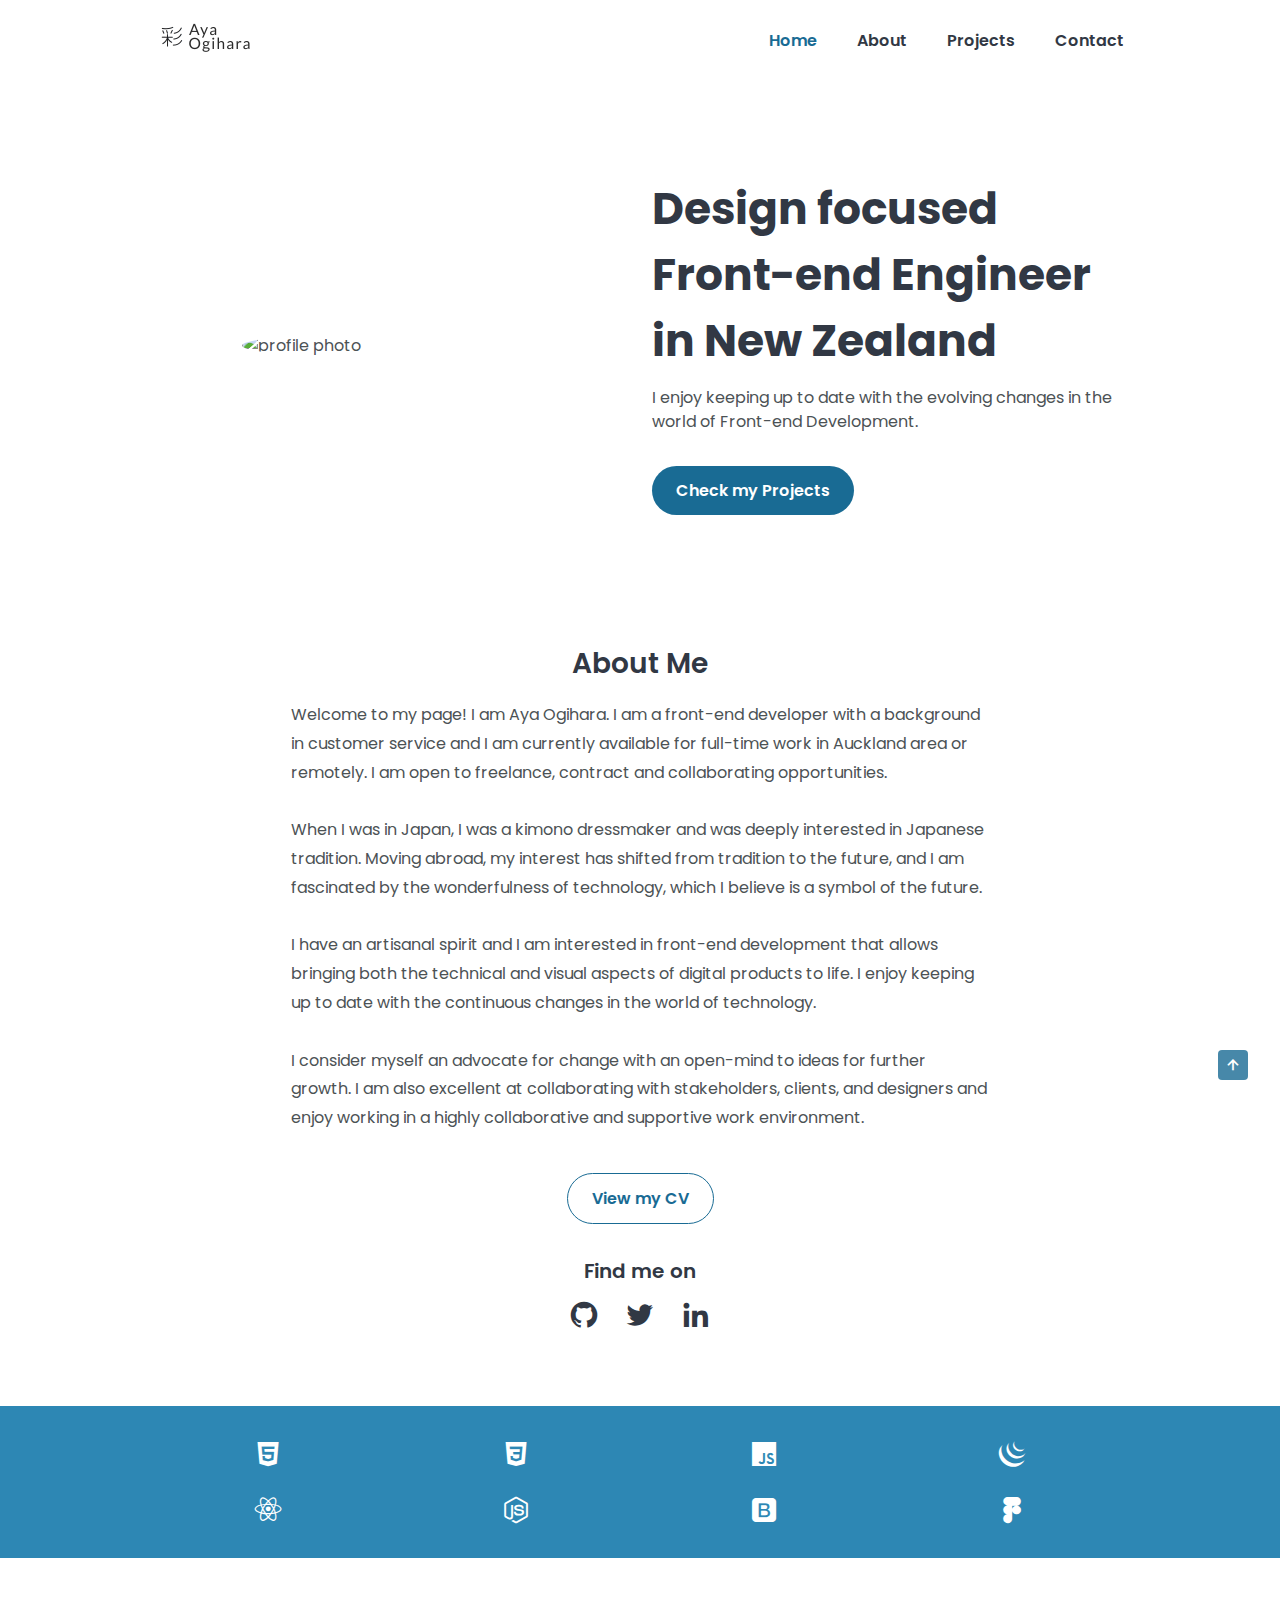
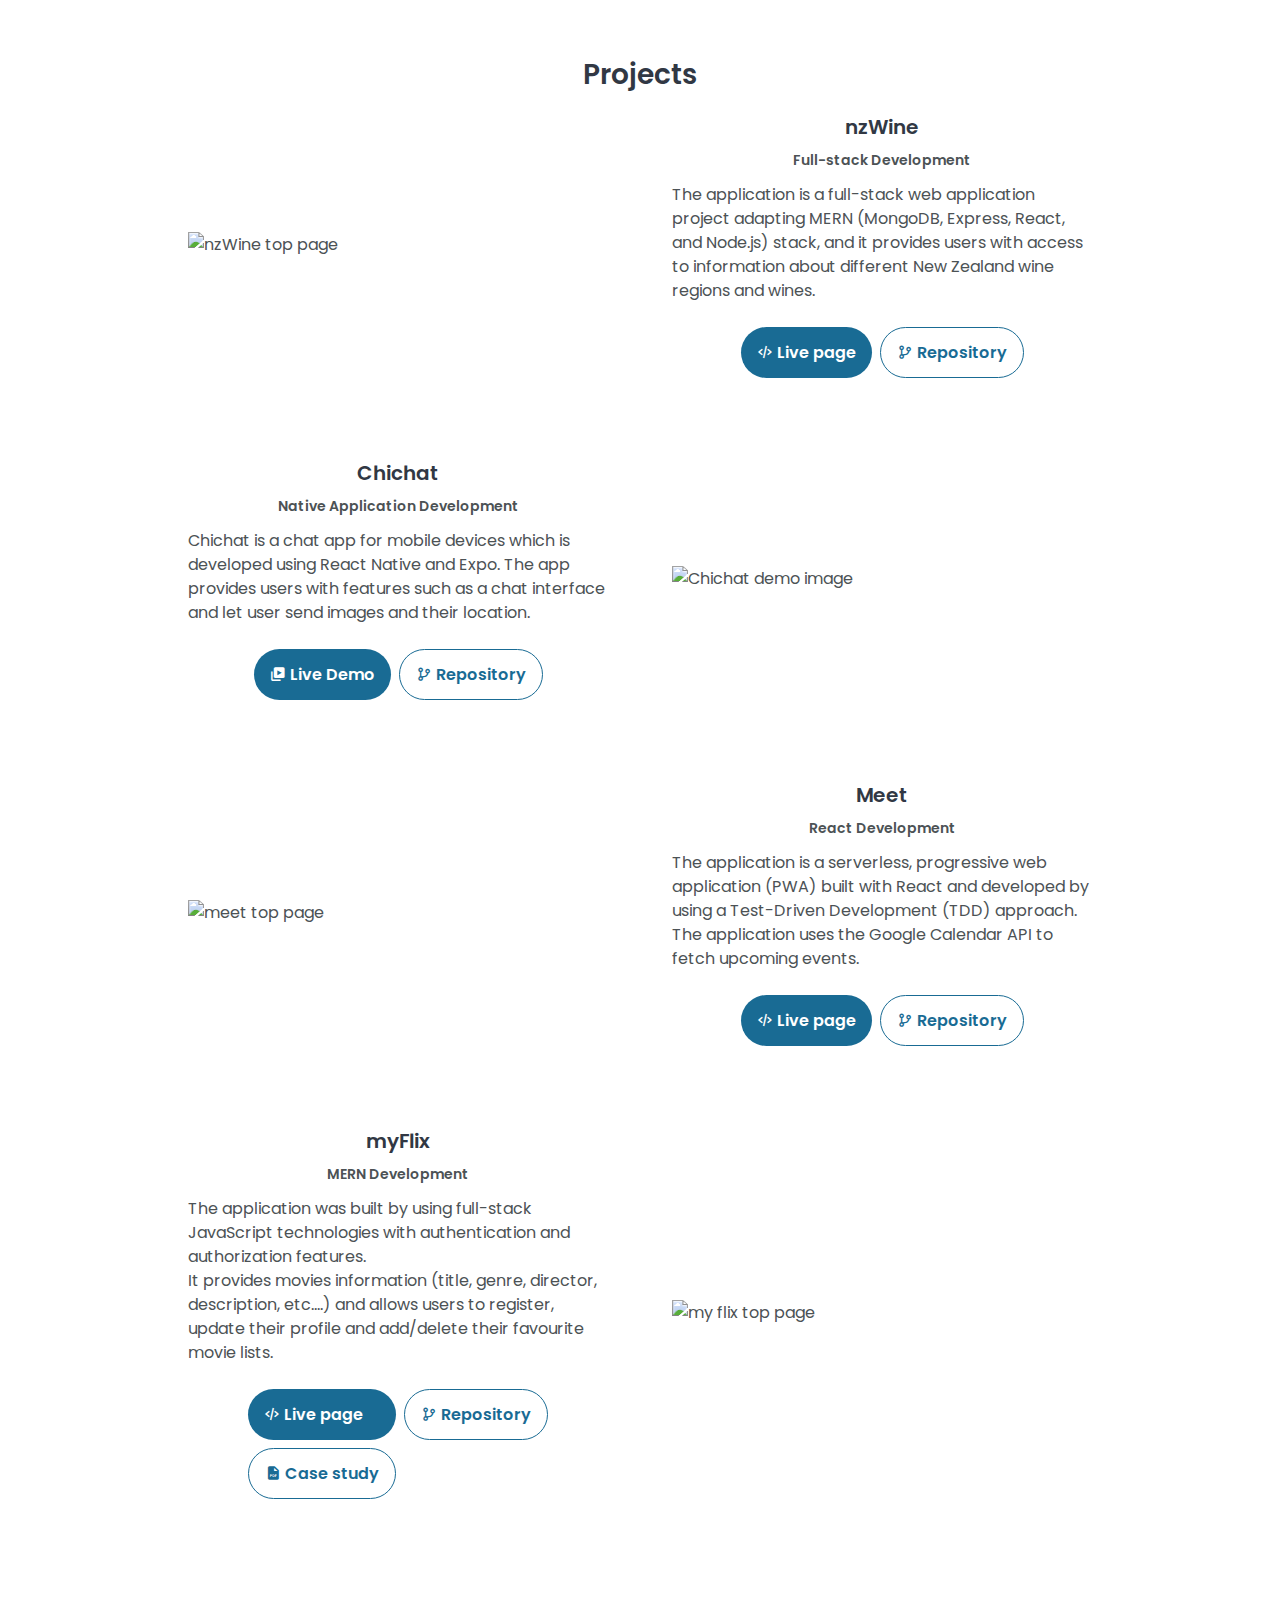
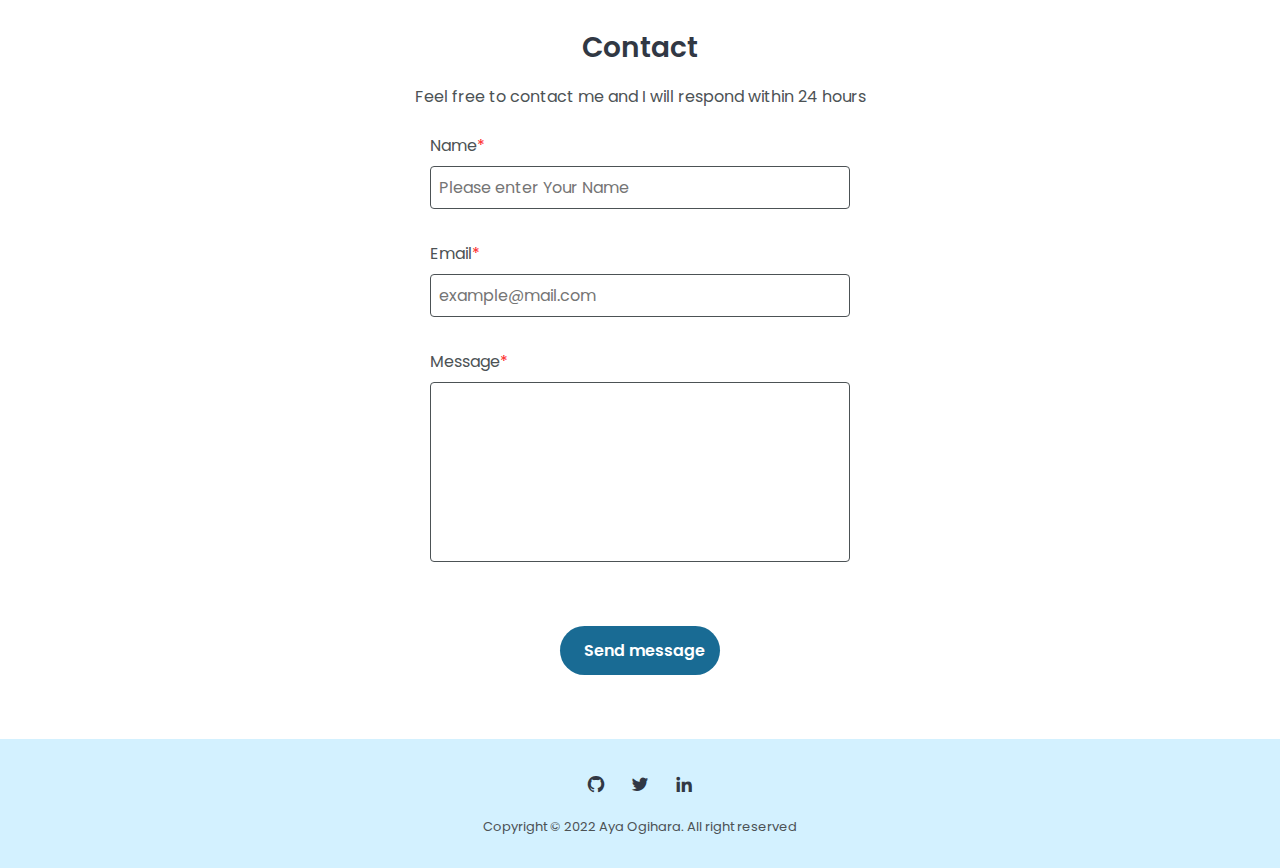
==== index.html @ bd74cfed "Update Project order" ====
<!DOCTYPE html>
<html lang="en">
  <head>
    <meta charset="UTF-8" />
    <meta name="viewport" content="width=device-width, initial-scale=1.0" />
    <!--=============== FAVICON ===============-->
    <link rel="shortcut icon" href="img/favi.png" />
    <!--=============== BOXICONS ===============-->
    <link
      href="https://cdn.jsdelivr.net/npm/boxicons@2.0.5/css/boxicons.min.css"
      rel="stylesheet"
    />

    <!--=============== CSS ===============-->
    <link rel="stylesheet" href="css/main.css" />

    <title>Portfolio | Aya Ogihara</title>
  </head>
  <body>
    <!--=============== HEADER ===============-->
    <header class="header" id="header">
      <nav class="nav container">
        <a href="#" class="nav__logo"><img src="/img/logo.png" alt="logo" /></a>
        <div class="nav__menu" id="nav-menu">
          <ul class="nav__list">
            <li class="nav__item">
              <a href="#home" class="nav__link active-link">Home</a>
            </li>
            <li class="nav__item">
              <a href="#about" class="nav__link">About</a>
            </li>
            <li class="nav__item">
              <a href="#works" class="nav__link">Projects</a>
            </li>
            <li class="nav__item">
              <a href="#contact" class="nav__link">Contact</a>
            </li>
          </ul>
        </div>

        <div class="nav__toggle" id="nav-toggle">
          <i class="bx bx-grid-alt"></i>
        </div>
      </nav>
    </header>

    <main class="main">
      <!--=============== HOME ===============-->
      <section class="home section" id="home">
        <div class="home__container container grid">
          <img
            class="home__img"
            src="https://res.cloudinary.com/yaponka/image/upload/w_400,c_scale/portfolio/home.jpg"
            alt="profile photo"
          />
          <div class="home__data">
            <h1 class="home__title">
              Design focused <br />
              Front-end Engineer in New Zealand
            </h1>
            <p class="home__description">
              I enjoy keeping up to date with the evolving changes in the world
              of Front-end Development.
            </p>
            <a href="#works" class="button home__button">Check my Projects</a>
          </div>
        </div>
      </section>

      <!--=============== ABOUT ===============-->
      <section class="about section container" id="about">
        <div class="about__container grid">
          <div class="about__content">
            <h2 class="section__title-center">About Me</h2>
            <p class="about__description">
              Welcome to my page! I am Aya Ogihara. I am a front-end developer
              with a background in customer service and I am currently available
              for full-time work in Auckland area or remotely. I am open to
              freelance, contract and collaborating opportunities.<br />
              <br />
              When I was in Japan, I was a kimono dressmaker and was deeply
              interested in Japanese tradition. Moving abroad, my interest has
              shifted from tradition to the future, and I am fascinated by the
              wonderfulness of technology, which I believe is a symbol of the
              future.<br />
              <br />
              I have an artisanal spirit and I am interested in front-end
              development that allows bringing both the technical and visual
              aspects of digital products to life. I enjoy keeping up to date
              with the continuous changes in the world of technology.<br />
              <br />
              I consider myself an advocate for change with an open-mind to
              ideas for further growth. I am also excellent at collaborating
              with stakeholders, clients, and designers and enjoy working in a
              highly collaborative and supportive work environment.
            </p>
          </div>
          <div class="about__content">
            <div>
              <a
                href="docs/AyaOgihara_Resume.pdf"
                class="button-outline about__cv"
                target="_blank"
                >View my CV</a
              >
            </div>
            <h3 class="about__subtitle">Find me on</h3>
            <div class="about__social">
              <a
                href="https://github.com/Aya-Ogihara"
                target="_blank"
                class="about__social-link"
                aria-label="GitHub icon"
                ><i class="bx bxl-github"></i
              ></a>
              <a
                href="https://twitter.com/aya_ogihara"
                target="_blank"
                class="about__social-link"
                aria-label="Twitter icon"
                ><i class="bx bxl-twitter"></i
              ></a>
              <a
                href="https://www.linkedin.com/in/aya-ogihara/"
                target="_blank"
                class="about__social-link"
                aria-label="LinkedIn icon"
                ><i class="bx bxl-linkedin"></i
              ></a>
            </div>
          </div>
        </div>
      </section>

      <!--=============== SKILLS ===============-->
      <section class="skills">
        <div class="container skills__container grid">
          <i class="bx bxl-html5 skills__icon"></i>
          <i class="bx bxl-css3 skills__icon"></i>
          <i class="bx bxl-javascript skills__icon"></i>
          <i class="bx bxl-jquery skills__icon"></i>
          <i class="bx bxl-react skills__icon"></i>
          <i class="bx bxl-nodejs skills__icon"></i>
          <i class="bx bxl-bootstrap skills__icon"></i>
          <i class="bx bxl-figma skills__icon"></i>
        </div>
      </section>

      <!--=============== PROJECTS ===============-->
      <section class="works section container" id="works">
        <h2 class="section__title-center">Projects</h2>
        <!-- nzWine -->
        <div class="works__container grid">
          <div class="img-1">
            <img
              src="https://res.cloudinary.com/yaponka/image/upload/w_700,c_scale/portfolio/nzwine.png"
              alt="nzWine top page"
              class="works__img"
            />
          </div>
          <div class="works__data">
            <h3 class="works__title">nzWine</h3>
            <h4 class="works__subtitle">Full-stack Development</h4>
            <p class="works__description">
              The application is a full-stack web application project adapting
              MERN (MongoDB, Express, React, and Node.js) stack, and it provides
              users with access to information about different New Zealand wine
              regions and wines.
            </p>

            <div class="works__buttons">
              <a
                href="https://nzwine.herokuapp.com/"
                class="button button-flex"
                target="_blank"
              >
                <i class="bx bx-code-alt button__icon"></i>Live page
              </a>
              <a
                href="https://github.com/Aya-Ogihara/MERN_nzWine"
                class="button-outline button-outline-flex"
                target="_blank"
              >
                <i class="bx bx-git-branch button__icon"></i>Repository
              </a>
            </div>
          </div>
        </div>
        <!-- nzWine end -->
        <!-- Chichat -->
        <div class="works__container grid">
          <div class="img-2">
            <img
              src="https://res.cloudinary.com/yaponka/image/upload/w_700,c_scale/portfolio/Chichat.png"
              alt="Chichat demo image"
              class="works__img"
            />
          </div>
          <div class="works__data">
            <h3 class="works__title">Chichat</h3>
            <h4 class="works__subtitle">Native Application Development</h4>
            <p class="works__description">
              Chichat is a chat app for mobile devices which is developed using
              React Native and Expo. The app provides users with features such
              as a chat interface and let user send images and their location.
            </p>

            <div class="works__buttons">
              <a
                href="https://res.cloudinary.com/yaponka/video/upload/v1643671882/portfolio/Chichat_demo_bxgfyl.mp4"
                class="button button-flex"
                target="_blank"
              >
                <i class="bx bxs-videos button__icon"></i>Live Demo</a
              >
              <a
                href="https://github.com/Aya-Ogihara/chichat"
                class="button-outline button-outline-flex"
                target="_blank"
              >
                <i class="bx bx-git-branch button__icon"></i>Repository
              </a>
            </div>
          </div>
        </div>
        <!-- Chichat end-->
        <!-- Meet -->
        <div class="works__container grid">
          <div class="img-3">
            <img
              src="https://res.cloudinary.com/yaponka/image/upload/w_700,c_scale/portfolio/meet.png"
              alt="meet top page"
              class="works__img"
            />
          </div>
          <div class="works__data">
            <h3 class="works__title">Meet</h3>
            <h4 class="works__subtitle">React Development</h4>
            <p class="works__description">
              The application is a serverless, progressive web application (PWA)
              built with React and developed by using a Test-Driven Development
              (TDD) approach. <br />The application uses the Google Calendar API
              to fetch upcoming events.
            </p>

            <div class="works__buttons">
              <a
                href="https://aya-ogihara.github.io/meet/"
                class="button button-flex"
                target="_blank"
              >
                <i class="bx bx-code-alt button__icon"></i>Live page
              </a>
              <a
                href="https://github.com/Aya-Ogihara/meet"
                class="button-outline button-outline-flex"
                target="_blank"
              >
                <i class="bx bx-git-branch button__icon"></i>Repository
              </a>
            </div>
          </div>
        </div>
        <!-- Meet end -->
        <!-- myFlix -->
        <div class="works__container grid">
          <div class="img-4">
            <img
              src="https://res.cloudinary.com/yaponka/image/upload/w_700,c_scale/portfolio/myflix.png"
              alt="my flix top page"
              class="works__img"
            />
          </div>
          <div class="works__data">
            <h3 class="works__title">myFlix</h3>
            <h4 class="works__subtitle">MERN Development</h4>
            <p class="works__description">
              The application was built by using full-stack JavaScript
              technologies with authentication and authorization features.<br />
              It provides movies information (title, genre, director,
              description, etc.…) and allows users to register, update their
              profile and add/delete their favourite movie lists.
            </p>

            <div class="works__buttons">
              <a
                href="https://myfilix-aya.netlify.app/"
                class="button button-flex"
                target="_blank"
              >
                <i class="bx bx-code-alt button__icon"></i>Live page</a
              >
              <a
                href="https://github.com/Aya-Ogihara/myFilx-client"
                class="button-outline button-outline-flex"
                target="_blank"
              >
                <i class="bx bx-git-branch button__icon"></i>Repository
              </a>
              <a
                href="docs/myFlix_caseStudy.pdf"
                class="button-outline button-outline-flex"
                target="_blank"
              >
                <i class="bx bxs-file-pdf button__icon"></i>Case study
              </a>
            </div>
          </div>
        </div>
        <!-- myFlix end -->
        
      </section>

      <!--=============== CONTACT ===============-->
      <section class="contact section container" id="contact">
        <div class="contact__container">
          <h2 class="section__title-center">Contact</h2>
          <p class="contact__description">
            Feel free to contact me and I will respond within 24 hours
          </p>
          <form
            name="contact"
            method="POST"
            data-netlify="true"
            class="contact__form grid"
          >
            <label class="form__label" for="name"
              >Name<span class="form__label-required">*</span></label
            >
            <input
              type="text"
              id="name"
              name="name"
              class="contact__field form__input"
              placeholder="Please enter Your Name"
              required
            />

            <label class="form__label" for="email"
              >Email<span class="form__label-required">*</span></label
            >
            <input
              type="email"
              id="email"
              name="email"
              class="contact__field form__input"
              placeholder="example@mail.com"
              required
            />

            <label class="form__label" for="message"
              >Message<span class="form__label-required">*</span></label
            >
            <textarea
              maxlength="1000"
              id="message"
              name="message"
              class="contact__field form__text"
              required
            ></textarea>
            <div data-netlify-recaptcha="true" class="form__verification"></div>
            <input
              type="submit"
              value="Send message"
              id="submit-btn"
              class="button button-submit"
            />
          </form>
        </div>
      </section>
    </main>

    <!--=============== FOOTER ===============-->
    <footer class="footer">
      <div class="footer__social">
        <a
          href="https://github.com/Aya-Ogihara"
          target="_blank"
          class="footer__social-link"
          aria-label="GitHub icon"
          ><i class="bx bxl-github"></i
        ></a>
        <a
          href="https://twitter.com/aya_ogihara"
          target="_blank"
          class="footer__social-link"
          aria-label="Twitter icon"
          ><i class="bx bxl-twitter"></i
        ></a>
        <a
          href="https://www.linkedin.com/in/aya-ogihara/"
          target="_blank"
          class="footer__social-link"
          aria-label="LinkedIn icon"
          ><i class="bx bxl-linkedin"></i
        ></a>
      </div>
      <p class="footer__copy">
        Copyright &#169; 2022 Aya Ogihara. All right reserved
      </p>
    </footer>

    <!--=============== SCROLL UP ===============-->
    <a href="#" class="scrollup" id="scroll-up" aria-label="scroll-up button">
      <i class="bx bx-up-arrow-alt scrollup__icon"></i>
    </a>
    <!--=============== MAIN JS ===============-->
    <script src="/js/min.js"></script>
  </body>
</html>
---- css/main.css ----
/*=============== GOOGLE FONTS ===============*/
@import url("https://fonts.googleapis.com/css2?family=Poppins:wght@400;600;700&display=swap");
/*=============== VARIABLES CSS ===============*/
:root {
  --header-height: 4rem;
  /*========== Colors ==========*/
  --first-color: #196B94;
  --first-color-light: #2d87b4;
  --first-color-lighten: #D3F1FF;
  --title-color: #313844;
  --text-color: #4c5255;
  --body-color: #fff;
  --container-color: #fff;
  /*========== Font and typography ==========*/
  --body-font: 'Poppins', sans-serif;
  --biggest-font-size: 1.75rem;
  --h2-font-size: 1.5rem;
  --h3-font-size: 1.125rem;
  --normal-font-size: .938rem;
  --small-font-size: .813rem;
  --smaller-font-size: .75rem;
  /*========== Font weight ==========*/
  --font-semi-bold: 600;
  --font-bold: 700;
  /*========== Margins ==========*/
  --mb-0-5: .5rem;
  --mb-0-75: .75rem;
  --mb-1: 1rem;
  --mb-1-5: 1.5rem;
  --mb-2: 2rem;
  /*========== z index ==========*/
  --z-tooltip: 10;
  --z-fixed:100 ;
}

@media screen and (min-width: 968px) {
  :root {
    --biggest-font-size: 2.75rem;
    --h2-font-size: 1.75rem;
    --h3-font-size: 1.25rem;
    --normal-font-size: 1rem;
    --small-font-size: .875rem;
    --smaller-font-size: .813rem;
  }
}

/*=============== BASE ===============*/
*, ::before, ::after {
  -webkit-box-sizing: border-box;
          box-sizing: border-box;
  padding: 0;
  margin: 0;
}

html {
  scroll-behavior: smooth;
}

body {
  margin: var(--header-height) 0 0 0;
  font-family: var(--body-font);
  font-size: var(--normal-font-size);
  background-color: var(--body-color);
  color: var(--text-color);
}

h1, h2, h3 {
  font-weight: var(--font-semi-bold);
  color: var(--title-color);
  line-height: 1.5;
}

p {
  line-height: 1.5;
}

ul {
  list-style: none;
}

a {
  text-decoration: none;
}

img {
  max-width: 100%;
  height: auto;
}

/*=============== REUSABLE CSS CLASSES ===============*/
.section {
  padding: 4.125rem 0 1rem;
}

.section__title, .section__title-center {
  font-size: var(--h2-font-size);
  color: var(--title-color);
  text-align: center;
  margin-bottom: var(--mb-1);
}

/*=============== LAYOUT ===============*/
.container {
  max-width: 968px;
  margin-left: var(--mb-1-5);
  margin-right: var(--mb-1-5);
}

.grid {
  display: -ms-grid;
  display: grid;
  gap: 1.5rem;
}

/*=============== HEADER ===============*/
.header {
  width: 100%;
  background-color: var(--body-color);
  position: fixed;
  top: 0;
  left: 0;
  z-index: var(--z-fixed);
  -webkit-transition: .5s;
  transition: .5s;
}

/*=============== NAV ===============*/
.nav {
  height: var(--header-height);
  display: -webkit-box;
  display: -ms-flexbox;
  display: flex;
  -webkit-box-pack: justify;
      -ms-flex-pack: justify;
          justify-content: space-between;
  -webkit-box-align: center;
      -ms-flex-align: center;
          align-items: center;
}

.nav__logo {
  cursor: pointer;
  width: 100px;
}

@media screen and (max-width: 767px) {
  .nav__menu {
    position: fixed;
    background-color: var(--container-color);
    -webkit-box-shadow: 0 0 4px rgba(0, 0, 0, 0.1);
            box-shadow: 0 0 4px rgba(0, 0, 0, 0.1);
    padding: 2.5rem 0;
    width: 90%;
    top: -100%;
    left: 0;
    right: 0;
    margin: 0 auto;
    -webkit-transition: .6s;
    transition: .6s;
    border-radius: 2rem;
    z-index: var(--z-fixed);
  }
}

.nav__list {
  display: -webkit-box;
  display: -ms-flexbox;
  display: flex;
  -webkit-box-orient: vertical;
  -webkit-box-direction: normal;
      -ms-flex-direction: column;
          flex-direction: column;
  -webkit-box-align: center;
      -ms-flex-align: center;
          align-items: center;
  row-gap: 1.5rem;
}

.nav__link, .nav__toggle {
  color: var(--title-color);
  font-weight: var(--font-semi-bold);
}

.nav__toggle {
  font-size: 1.3rem;
  cursor: pointer;
}

/* Show menu */
.show-menu {
  top: calc(var(--header-height) + 1rem);
}

/* Active link */
.active-link {
  color: var(--first-color);
}

/* Change background header */
.scroll-header {
  -webkit-box-shadow: 0 1px 4px rgba(0, 0, 0, 0.1);
          box-shadow: 0 1px 4px rgba(0, 0, 0, 0.1);
}

/*=============== HOME ===============*/
.home__container {
  row-gap: 3rem;
}

.home__img {
  width: 200px;
  -ms-grid-column-align: center;
      justify-self: center;
  border-radius: 50%;
}

.home__data {
  text-align: center;
}

.home__title {
  font-size: var(--biggest-font-size);
  font-weight: var(--font-bold);
  margin-bottom: var(--mb-0-75);
}

.home__description {
  margin-bottom: var(--mb-2);
}

/*=============== BUTTONS ===============*/
.button {
  display: inline-block;
  background-color: var(--first-color);
  color: #fff;
  padding: 0.75rem 1.5rem;
  border-radius: 3rem;
  font-weight: var(--font-semi-bold);
  -webkit-transition: 0.3s;
  transition: 0.3s;
}

.button:hover {
  background-color: var(--first-color-light);
}

.button-outline {
  display: inline-block;
  border: 1px solid var(--first-color);
  color: var(--first-color);
  padding: 0.75rem 1.5rem;
  border-radius: 3rem;
  font-weight: var(--font-semi-bold);
  -webkit-transition: .6s;
  transition: .6s;
}

.button-outline:hover {
  border: 1px solid var(--first-color-light);
  background-color: var(--first-color-light);
  color: #fff;
}

.button-flex,
.button-outline-flex {
  display: -webkit-inline-box;
  display: -ms-inline-flexbox;
  display: inline-flex;
  -webkit-box-align: center;
      -ms-flex-align: center;
          align-items: center;
  -webkit-column-gap: .25rem;
          column-gap: .25rem;
  padding: 0.75rem 1rem;
}

.button-submit {
  border: none;
  font-size: var(--normal-font-size);
  font-family: var(--body-font);
  width: 160px;
  display: block;
  margin: 0 auto;
}

/*=============== ABOUT ===============*/
.about {
  margin-bottom: var(--mb-2);
}

.about__container {
  gap: 2.5rem;
}

.about__content {
  text-align: center;
  padding-left: 1rem;
  padding-right: 1rem;
}

.about__description {
  text-align: initial;
  line-height: 1.8;
}

.about__cv {
  margin-bottom: var(--mb-2);
}

.about__subtitle {
  font-size: var(--h3-font-size);
  margin-bottom: var(--mb-0-5);
}

.about__social {
  display: -webkit-box;
  display: -ms-flexbox;
  display: flex;
  -webkit-box-pack: center;
      -ms-flex-pack: center;
          justify-content: center;
  -webkit-column-gap: 1.5rem;
          column-gap: 1.5rem;
}

.about__social-link {
  font-size: 1.5rem;
  color: var(--title-color);
}

/*=============== SKILLS ===============*/
.skills {
  background-color: var(--first-color-light);
  padding: 2rem;
}

.skills__container {
  -ms-grid-columns: (1fr)[4];
      grid-template-columns: repeat(4, 1fr);
}

.skills__icon {
  text-align: center;
  font-size: 1.5rem;
  color: #fff;
}

/*=============== WORKS ===============*/
.works__container {
  gap: 1rem;
  margin-bottom: 5rem;
}

.works__container:last-child {
  margin-bottom: 0;
}

.works__data {
  text-align: center;
}

.works__title {
  font-size: var(--h3-font-size);
  margin-bottom: var(--mb-0-5);
}

.works__subtitle {
  font-size: var(--small-font-size);
  font-weight: var(--font-semi-bold);
  margin-bottom: var(--mb-0-75);
}

.works__description {
  margin-bottom: var(--mb-1-5);
  text-align: initial;
}

.works__buttons {
  display: -ms-grid;
  display: grid;
  -ms-grid-columns: (max-content)[2];
      grid-template-columns: repeat(2, -webkit-max-content);
      grid-template-columns: repeat(2, max-content);
  -webkit-box-pack: center;
      -ms-flex-pack: center;
          justify-content: center;
  gap: .5rem;
}

/*=============== CONTACT ===============*/
.contact {
  margin-bottom: var(--mb-2);
}

.contact__description {
  text-align: center;
  margin-bottom: var(--mb-1-5);
}

.contact__form {
  gap: 0.5rem;
  padding-right: 10%;
  padding-left: 10%;
  -webkit-box-pack: center;
      -ms-flex-pack: center;
          justify-content: center;
}

.contact__field {
  margin-bottom: var(--mb-1-5);
  padding: 0.5rem;
  font-size: var(--normal-font-size);
  font-family: var(--body-font);
  border: 1px solid var(--text-color);
  border-radius: 0.25rem;
}

.form__label-required {
  color: #fd2626;
}

.form__text {
  height: 180px;
  resize: none;
}

.form__verification {
  margin-bottom: var(--mb-1-5);
}

/*=============== FOOTER ===============*/
.footer {
  background-color: var(--first-color-lighten);
  padding-top: 2rem;
  padding-bottom: 2rem;
}

.footer__social {
  display: -webkit-box;
  display: -ms-flexbox;
  display: flex;
  -webkit-column-gap: 1.5rem;
          column-gap: 1.5rem;
  -webkit-box-pack: center;
      -ms-flex-pack: center;
          justify-content: center;
}

.footer__social-link {
  font-size: 1.25rem;
  color: var(--title-color);
}

.footer__copy {
  margin-top: 1rem;
  text-align: center;
  font-size: var(--smaller-font-size);
  color: var(--text-color);
}

/*=============== SCROLL UP ===============*/
.scrollup {
  position: fixed;
  background-color: var(--first-color);
  right: 1rem;
  bottom: -20%;
  display: -webkit-inline-box;
  display: -ms-inline-flexbox;
  display: inline-flex;
  padding: 0.3rem;
  border-radius: .25rem;
  z-index: var(--s-tooltip);
  opacity: .8;
  -webkit-transition: .4s;
  transition: .4s;
}

.scrollup:hover {
  background-color: var(--first-color);
  opacity: 1;
}

.scrollup__icon {
  font-size: 1.25rem;
  color: #fff;
}

/* Show Scroll Up*/
.show-scroll {
  bottom: 3rem;
}

/*=============== MEDIA QUERIES ===============*/
/* For small devices */
@media screen and (max-width: 360px) {
  .home {
    padding-top: 1rem;
  }
  .contact__form {
    padding-right: 1rem;
    padding-left: 1rem;
  }
}

/* For medium devices */
@media screen and (min-width: 576px) {
  .home__container,
  .works__container {
    -ms-grid-columns: (1fr)[2];
        grid-template-columns: repeat(2, 1fr);
    -webkit-box-align: center;
        -ms-flex-align: center;
            align-items: center;
  }
  .about__description {
    padding-left: 10%;
    padding-right: 10%;
  }
  .works__container {
    -webkit-column-gap: 2rem;
            column-gap: 2rem;
  }
  .img-2, .img-4 {
    -webkit-box-ordinal-group: 2;
        -ms-flex-order: 1;
            order: 1;
  }
  .home__data,
  .works__description {
    text-align: initial;
  }
  .contact__form {
    -webkit-box-pack: normal;
        -ms-flex-pack: normal;
            justify-content: normal;
  }
}

@media screen and (min-width: 767px) {
  body {
    margin: 0;
  }
  .section {
    padding: 6rem 0 2rem;
  }
  .nav {
    height: calc(var(--header-height) + 1rem);
  }
  .nav__list {
    -webkit-box-orient: horizontal;
    -webkit-box-direction: normal;
        -ms-flex-direction: row;
            flex-direction: row;
    -webkit-column-gap: 2.5rem;
            column-gap: 2.5rem;
  }
  .nav__toggle {
    display: none;
  }
  .home__container {
    padding: 5rem 0 0;
  }
  .home__img {
    width: 300px;
  }
  .contact__form {
    width: 600px;
    margin: 0 auto;
  }
}

/* For large devices */
@media screen and (min-width: 968px) {
  .section {
    padding-right: 2rem;
    padding-left: 2rem;
  }
  .about__social-link,
  .skills__icon {
    font-size: 2rem;
  }
  .works__container {
    gap: 4rem;
  }
  .scrollup {
    right: 2rem;
  }
}

@media screen and (min-width: 1024px) {
  .container {
    margin-right: auto;
    margin-left: auto;
  }
}
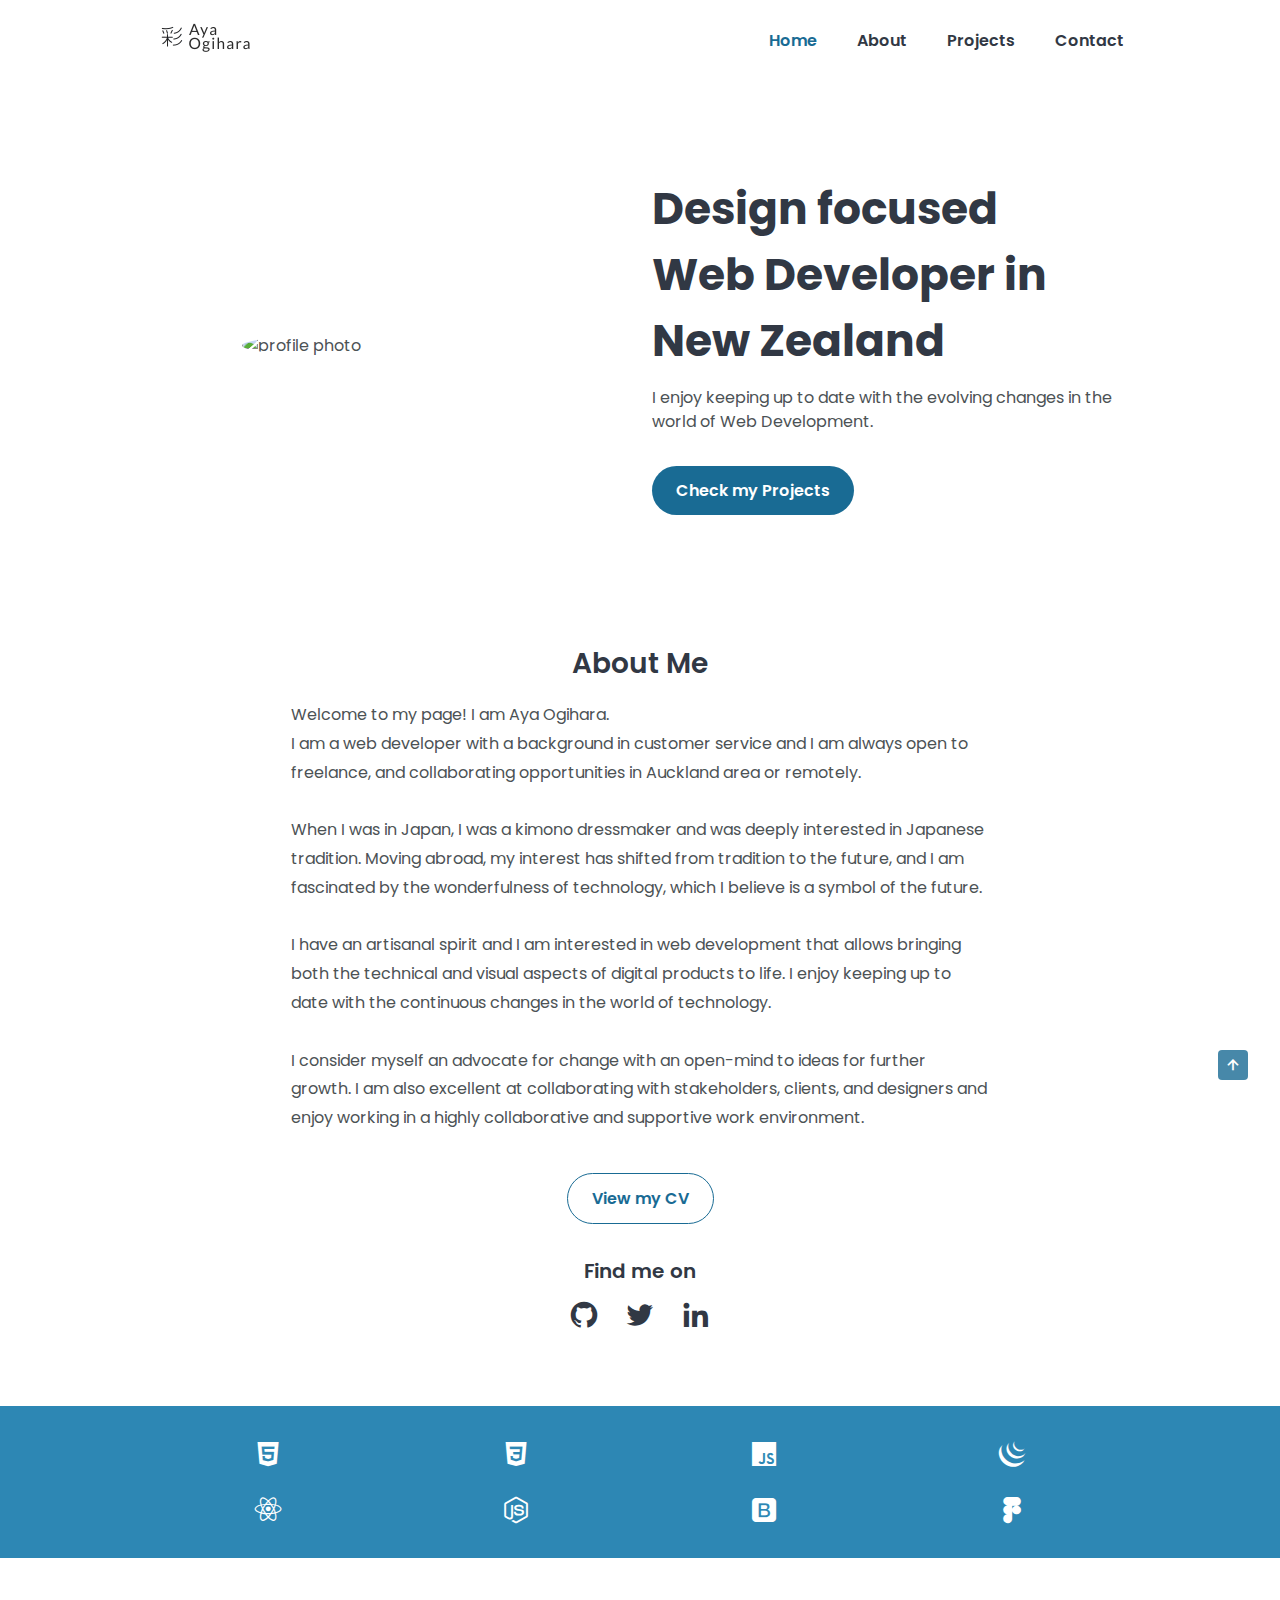
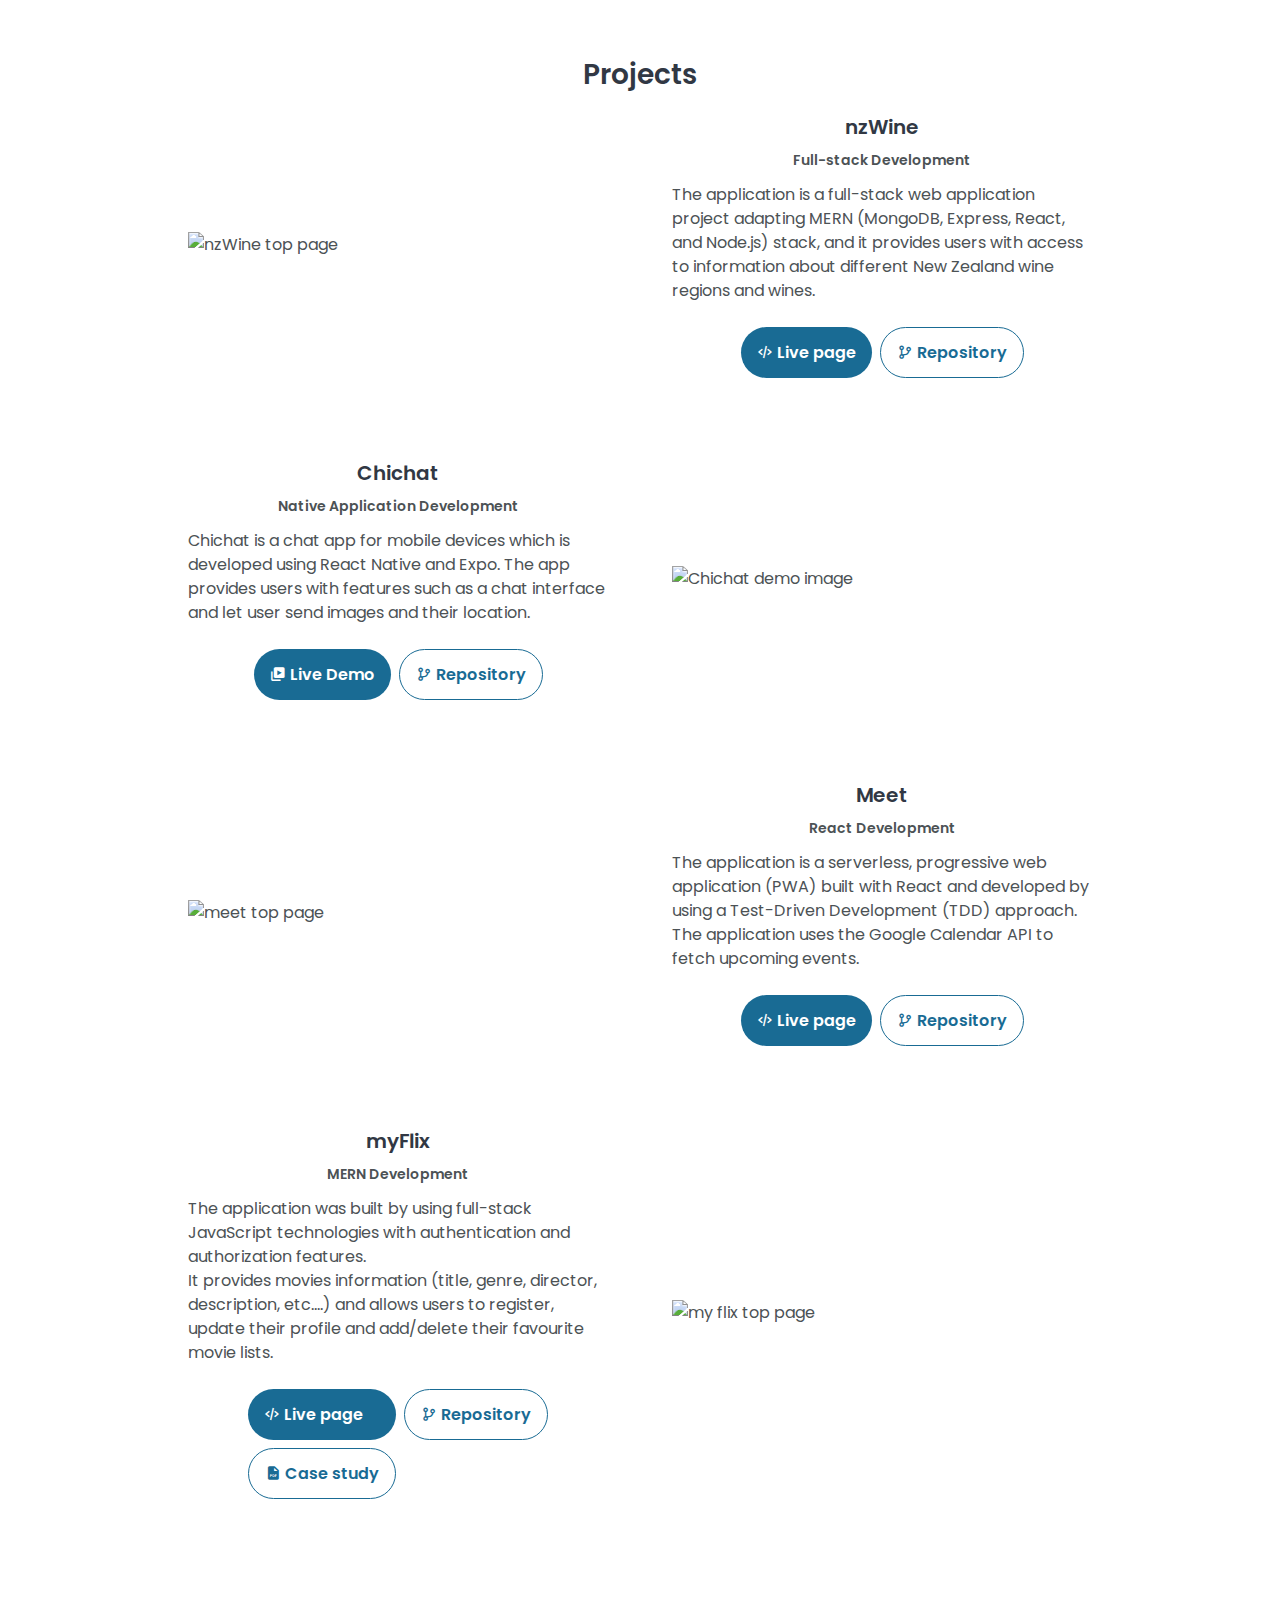
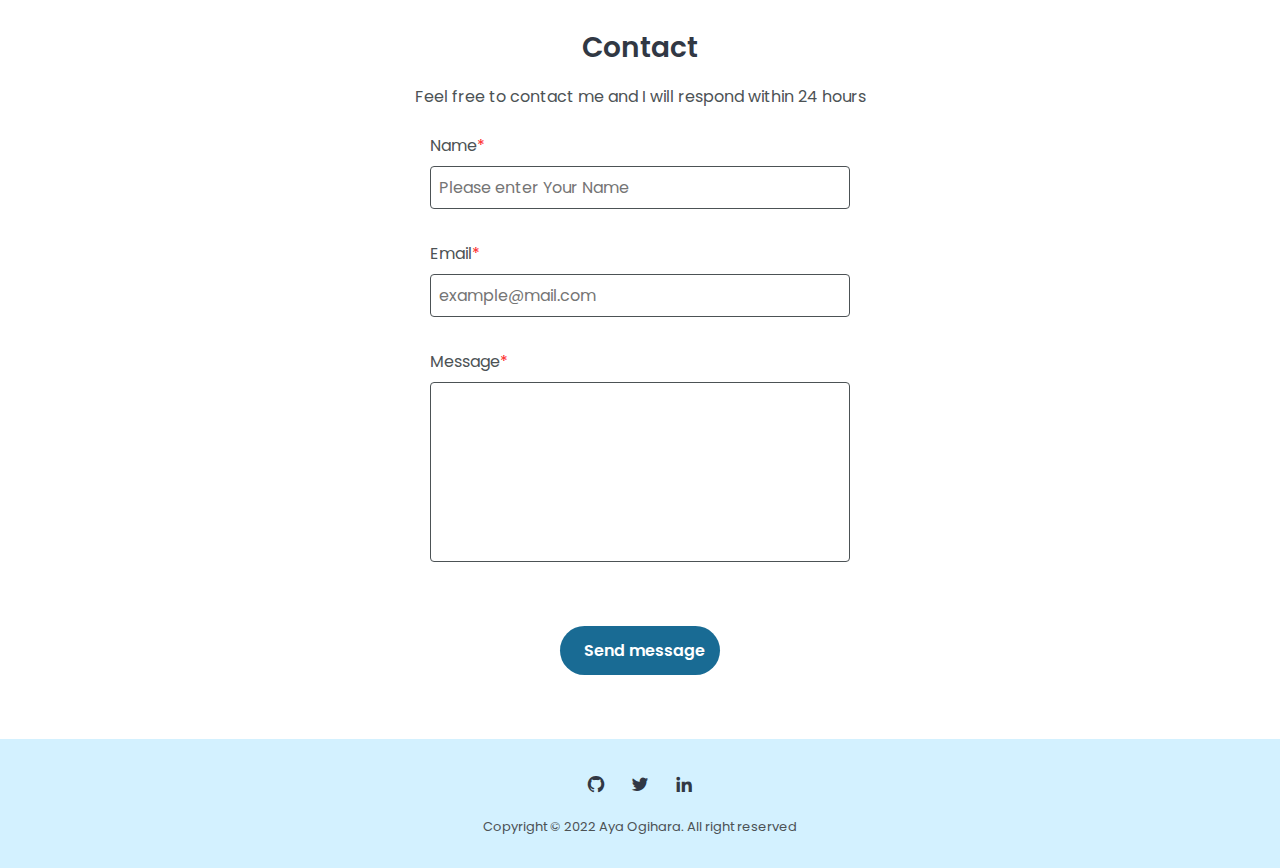
==== commit b96b7b70: "Update the title of position and CV" ====
--- a/index.html
+++ b/index.html
@@ -3,6 +3,20 @@
   <head>
     <meta charset="UTF-8" />
     <meta name="viewport" content="width=device-width, initial-scale=1.0" />
+    <!-- Global site tag (gtag.js) - Google Analytics -->
+    <script
+      async
+      src="https://www.googletagmanager.com/gtag/js?id=G-S7FLJ79E1B"
+    ></script>
+    <script>
+      window.dataLayer = window.dataLayer || [];
+      function gtag() {
+        dataLayer.push(arguments);
+      }
+      gtag('js', new Date());
+
+      gtag('config', 'G-S7FLJ79E1B');
+    </script>
     <!--=============== FAVICON ===============-->
     <link rel="shortcut icon" href="img/favi.png" />
     <!--=============== BOXICONS ===============-->
@@ -56,11 +70,11 @@
           <div class="home__data">
             <h1 class="home__title">
               Design focused <br />
-              Front-end Engineer in New Zealand
+              Web Developer in New Zealand
             </h1>
             <p class="home__description">
               I enjoy keeping up to date with the evolving changes in the world
-              of Front-end Development.
+              of Web Development.
             </p>
             <a href="#works" class="button home__button">Check my Projects</a>
           </div>
@@ -73,10 +87,10 @@
           <div class="about__content">
             <h2 class="section__title-center">About Me</h2>
             <p class="about__description">
-              Welcome to my page! I am Aya Ogihara. I am a front-end developer
-              with a background in customer service and I am currently available
-              for full-time work in Auckland area or remotely. I am open to
-              freelance, contract and collaborating opportunities.<br />
+              Welcome to my page! I am Aya Ogihara.<br />
+              I am a web developer with a background in customer service and I
+              am always open to freelance, and collaborating opportunities in
+              Auckland area or remotely.<br />
               <br />
               When I was in Japan, I was a kimono dressmaker and was deeply
               interested in Japanese tradition. Moving abroad, my interest has
@@ -84,7 +98,7 @@
               wonderfulness of technology, which I believe is a symbol of the
               future.<br />
               <br />
-              I have an artisanal spirit and I am interested in front-end
+              I have an artisanal spirit and I am interested in web
               development that allows bringing both the technical and visual
               aspects of digital products to life. I enjoy keeping up to date
               with the continuous changes in the world of technology.<br />
@@ -98,7 +112,7 @@
           <div class="about__content">
             <div>
               <a
-                href="docs/AyaOgihara_Resume.pdf"
+                href="docs/AyaOgihara_CV.pdf"
                 class="button-outline about__cv"
                 target="_blank"
                 >View my CV</a
@@ -308,7 +322,6 @@
           </div>
         </div>
         <!-- myFlix end -->
-        
       </section>
 
       <!--=============== CONTACT ===============-->
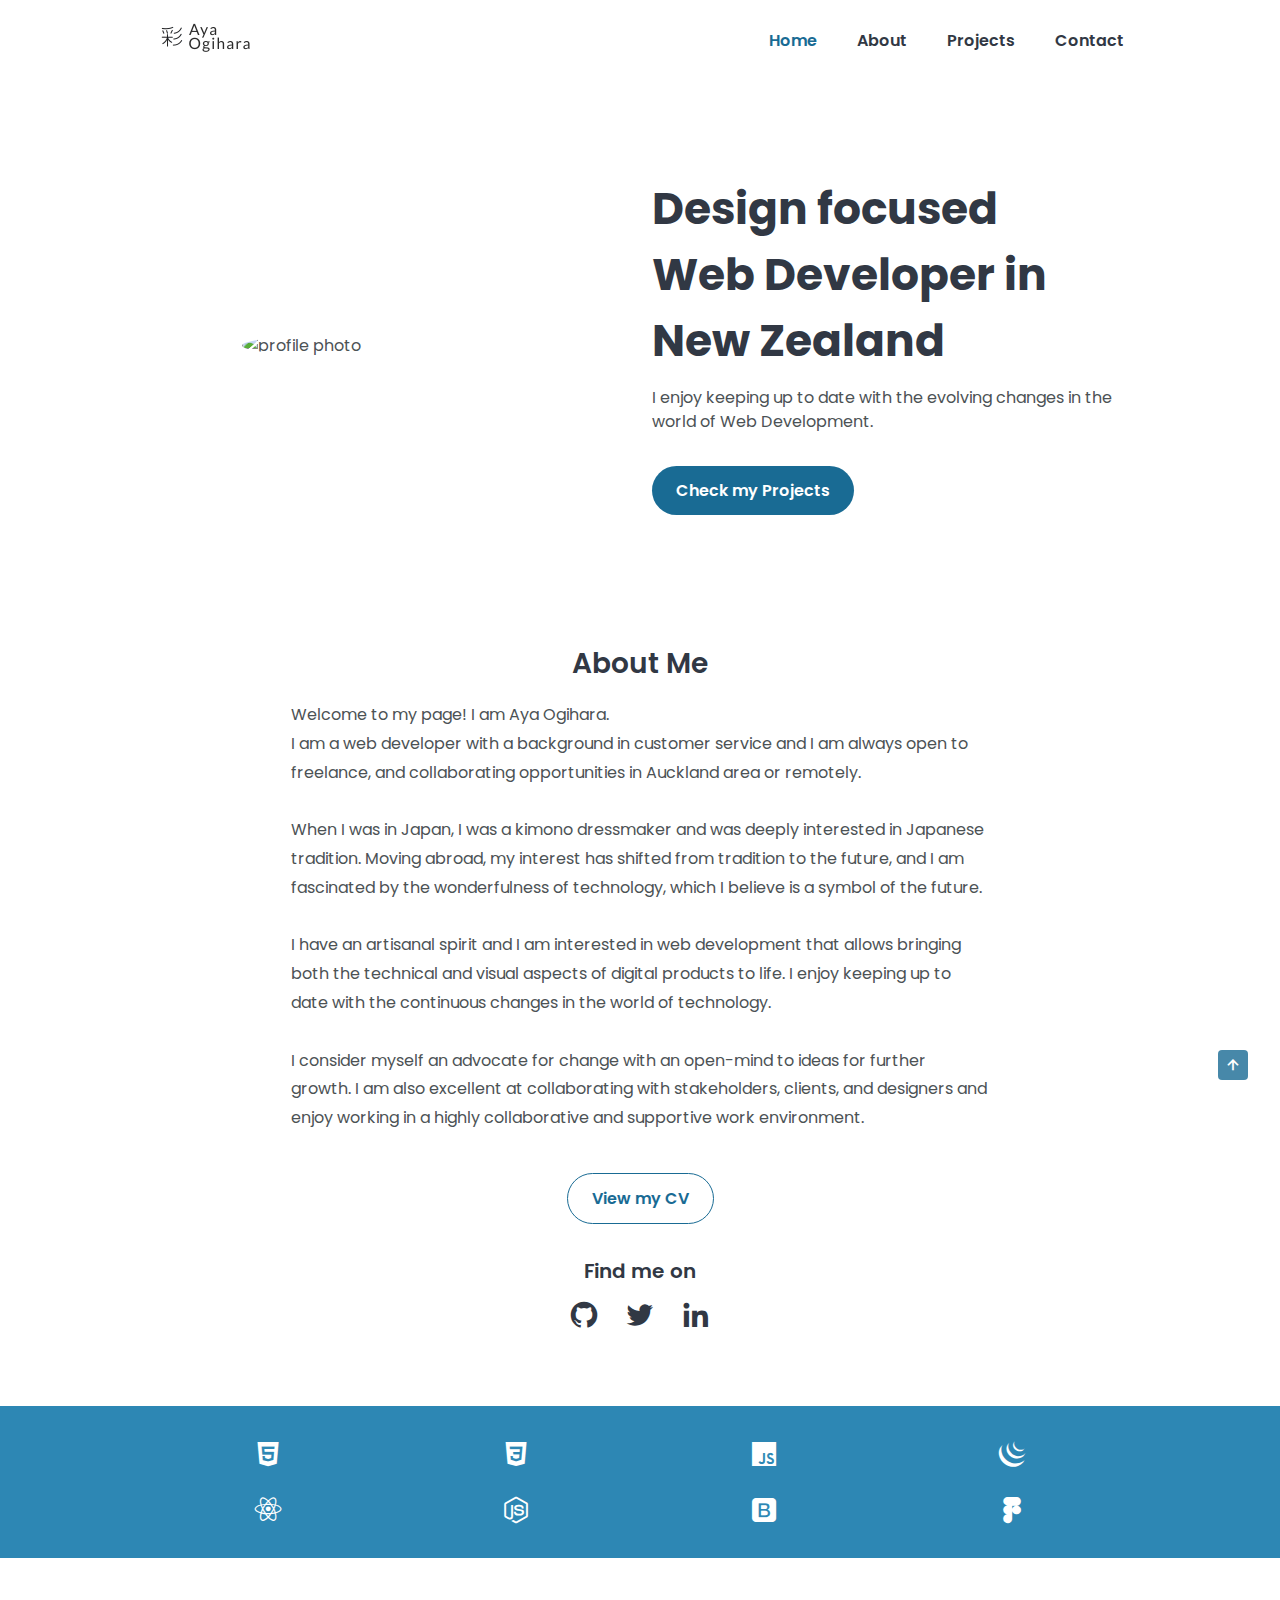
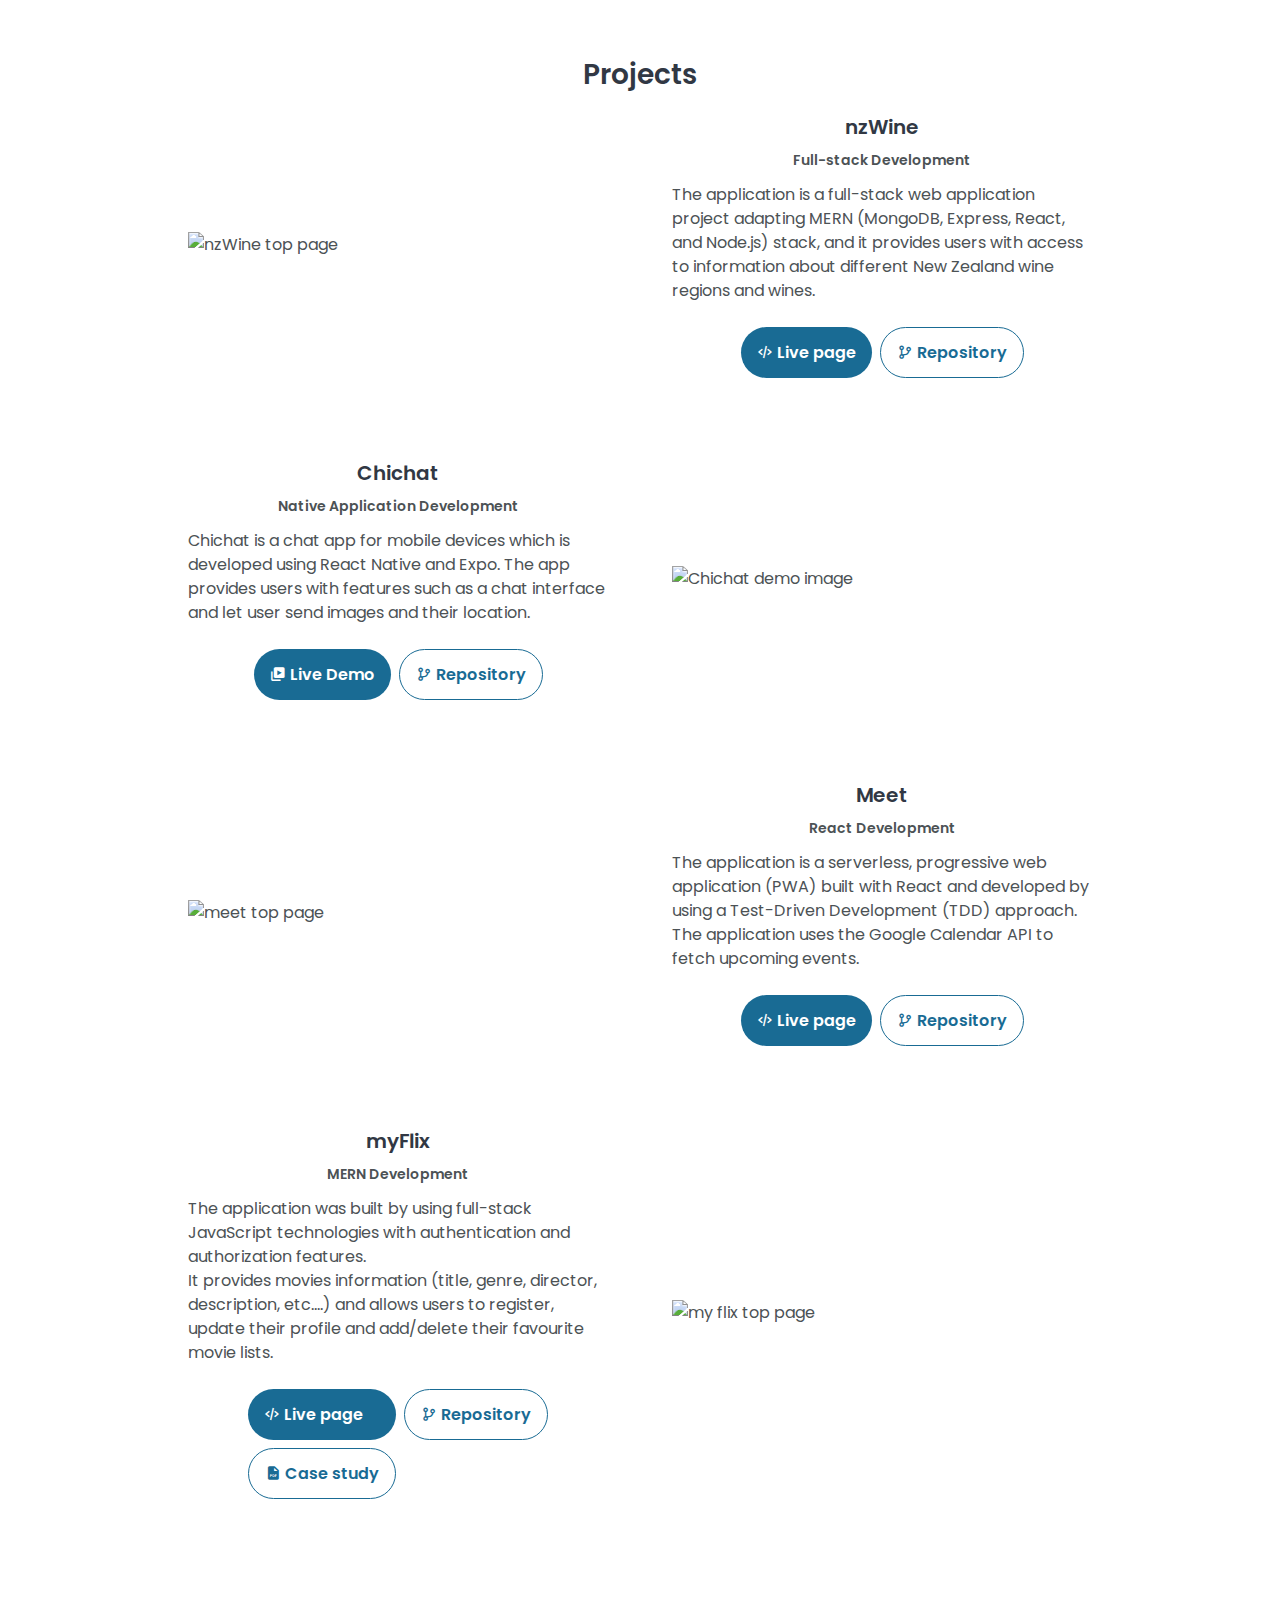
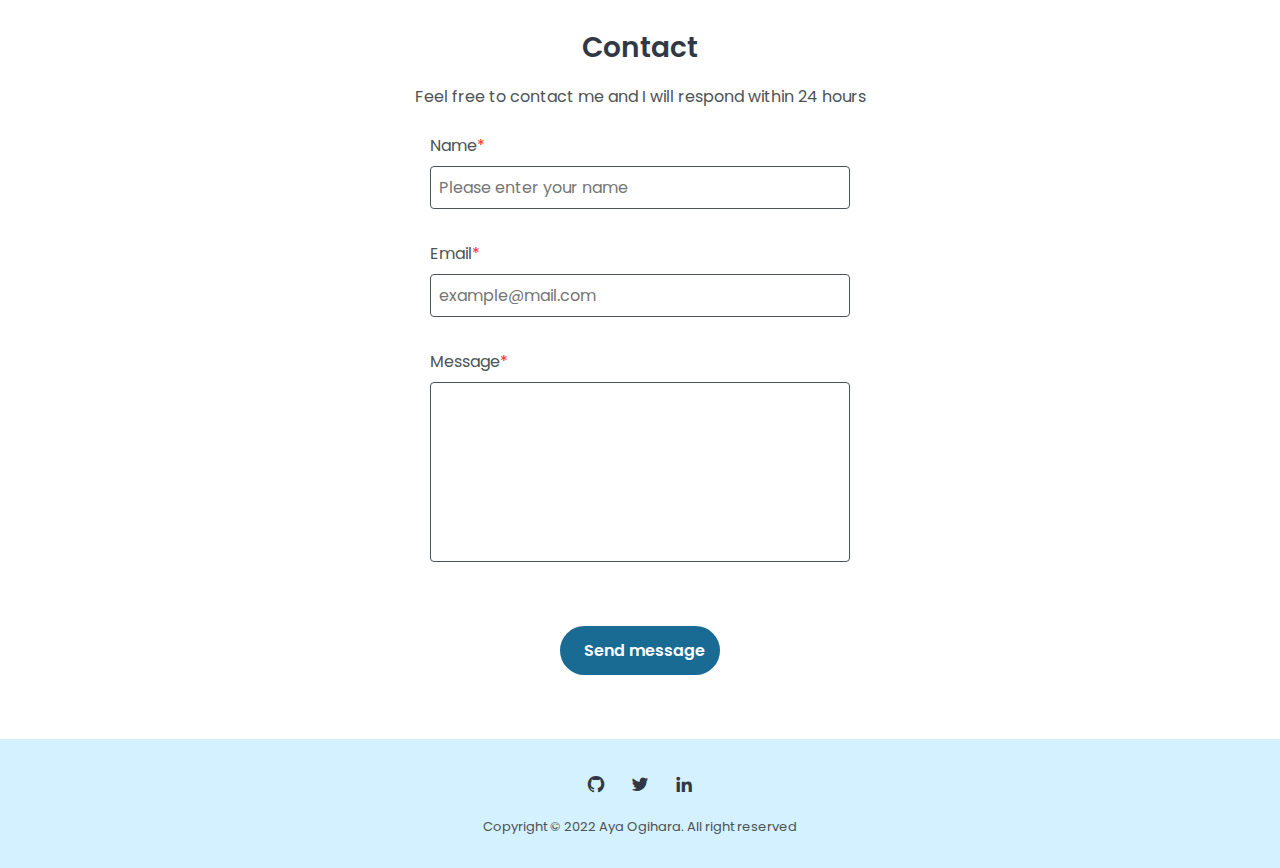
==== commit 351e1cbb: "Update content" ====
--- a/index.html
+++ b/index.html
@@ -345,7 +345,7 @@
               id="name"
               name="name"
               class="contact__field form__input"
-              placeholder="Please enter Your Name"
+              placeholder="Please enter your name"
               required
             />
 
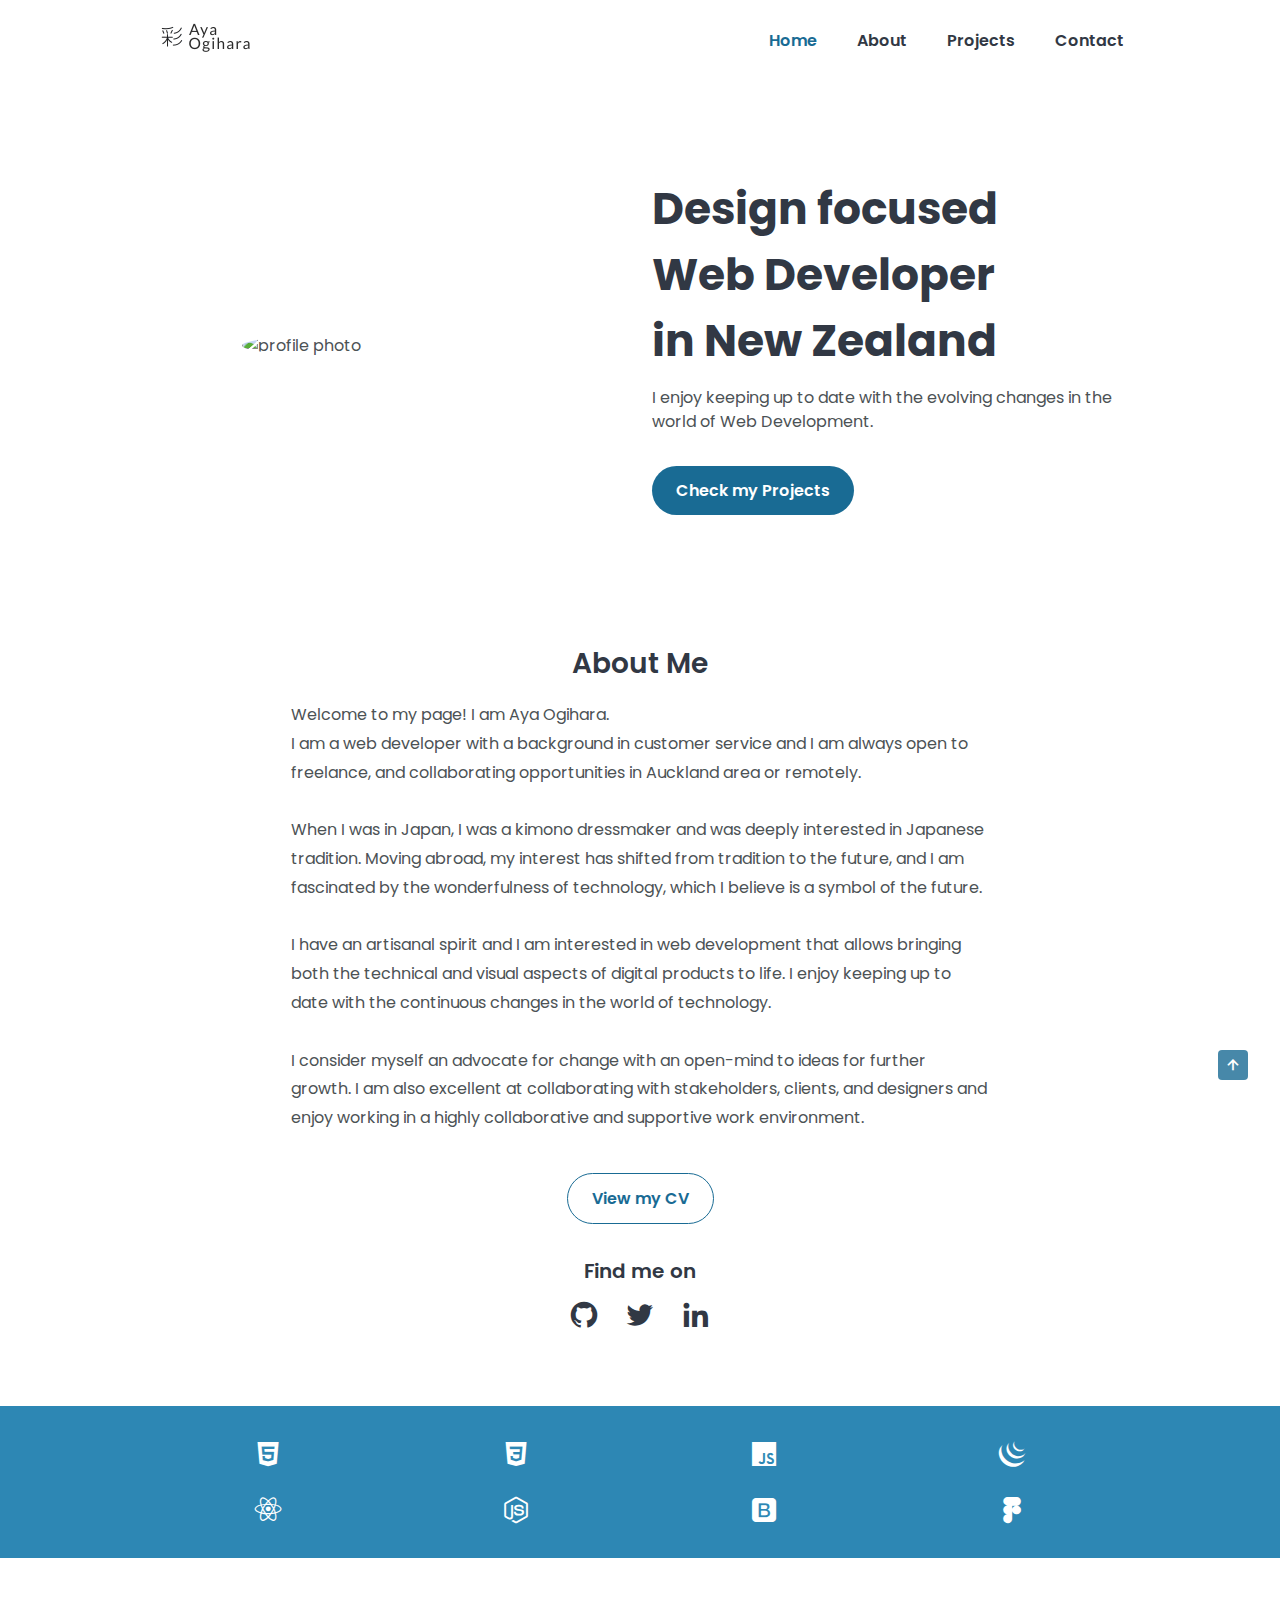
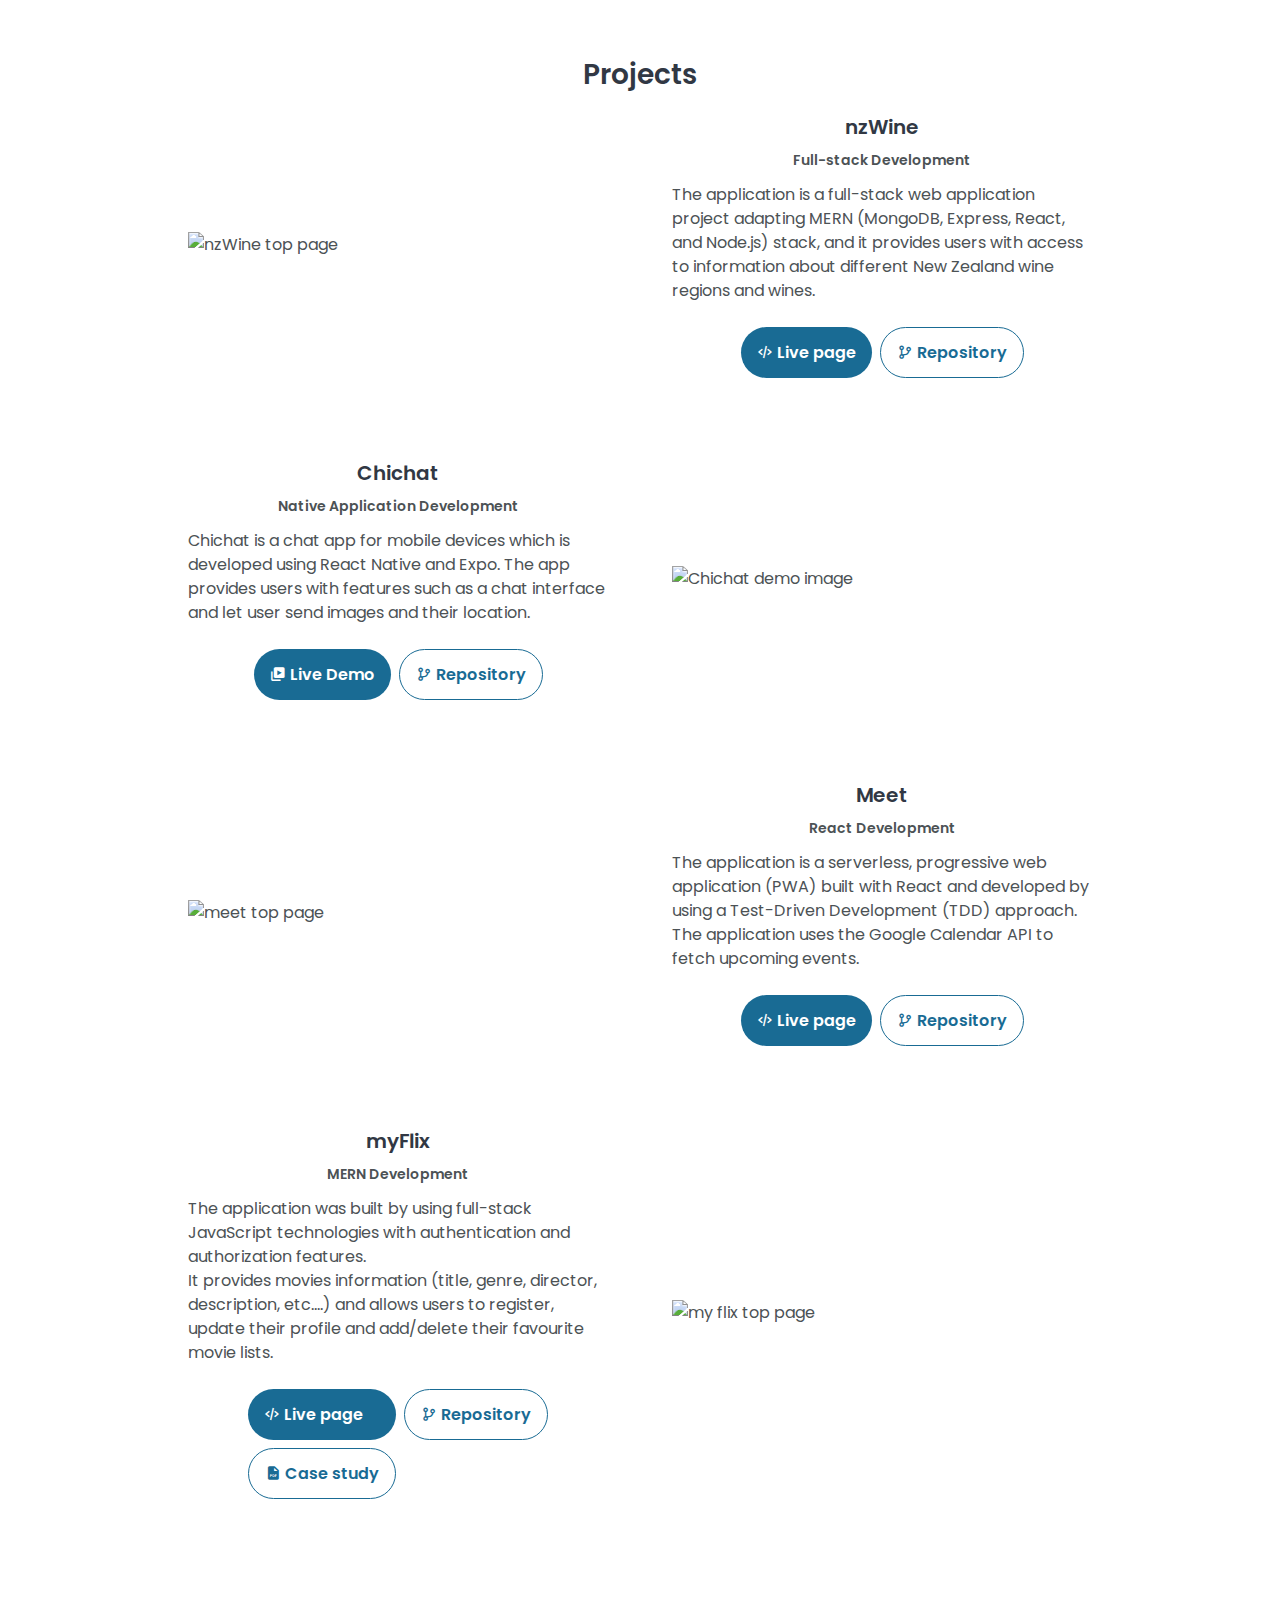
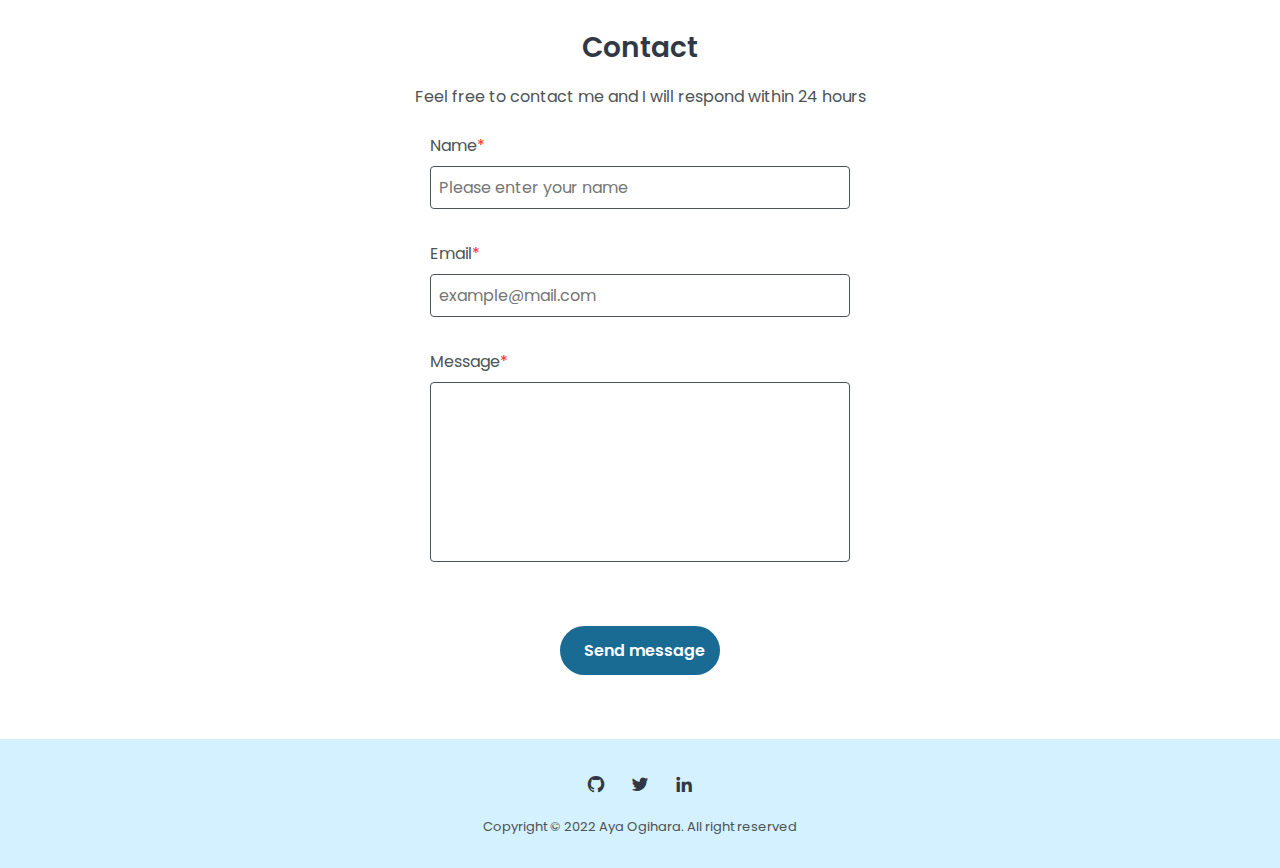
==== commit c445e7d0: "Add br" ====
--- a/index.html
+++ b/index.html
@@ -70,7 +70,8 @@
           <div class="home__data">
             <h1 class="home__title">
               Design focused <br />
-              Web Developer in New Zealand
+              Web Developer<br />
+              in New Zealand
             </h1>
             <p class="home__description">
               I enjoy keeping up to date with the evolving changes in the world
@@ -98,10 +99,10 @@
               wonderfulness of technology, which I believe is a symbol of the
               future.<br />
               <br />
-              I have an artisanal spirit and I am interested in web
-              development that allows bringing both the technical and visual
-              aspects of digital products to life. I enjoy keeping up to date
-              with the continuous changes in the world of technology.<br />
+              I have an artisanal spirit and I am interested in web development
+              that allows bringing both the technical and visual aspects of
+              digital products to life. I enjoy keeping up to date with the
+              continuous changes in the world of technology.<br />
               <br />
               I consider myself an advocate for change with an open-mind to
               ideas for further growth. I am also excellent at collaborating
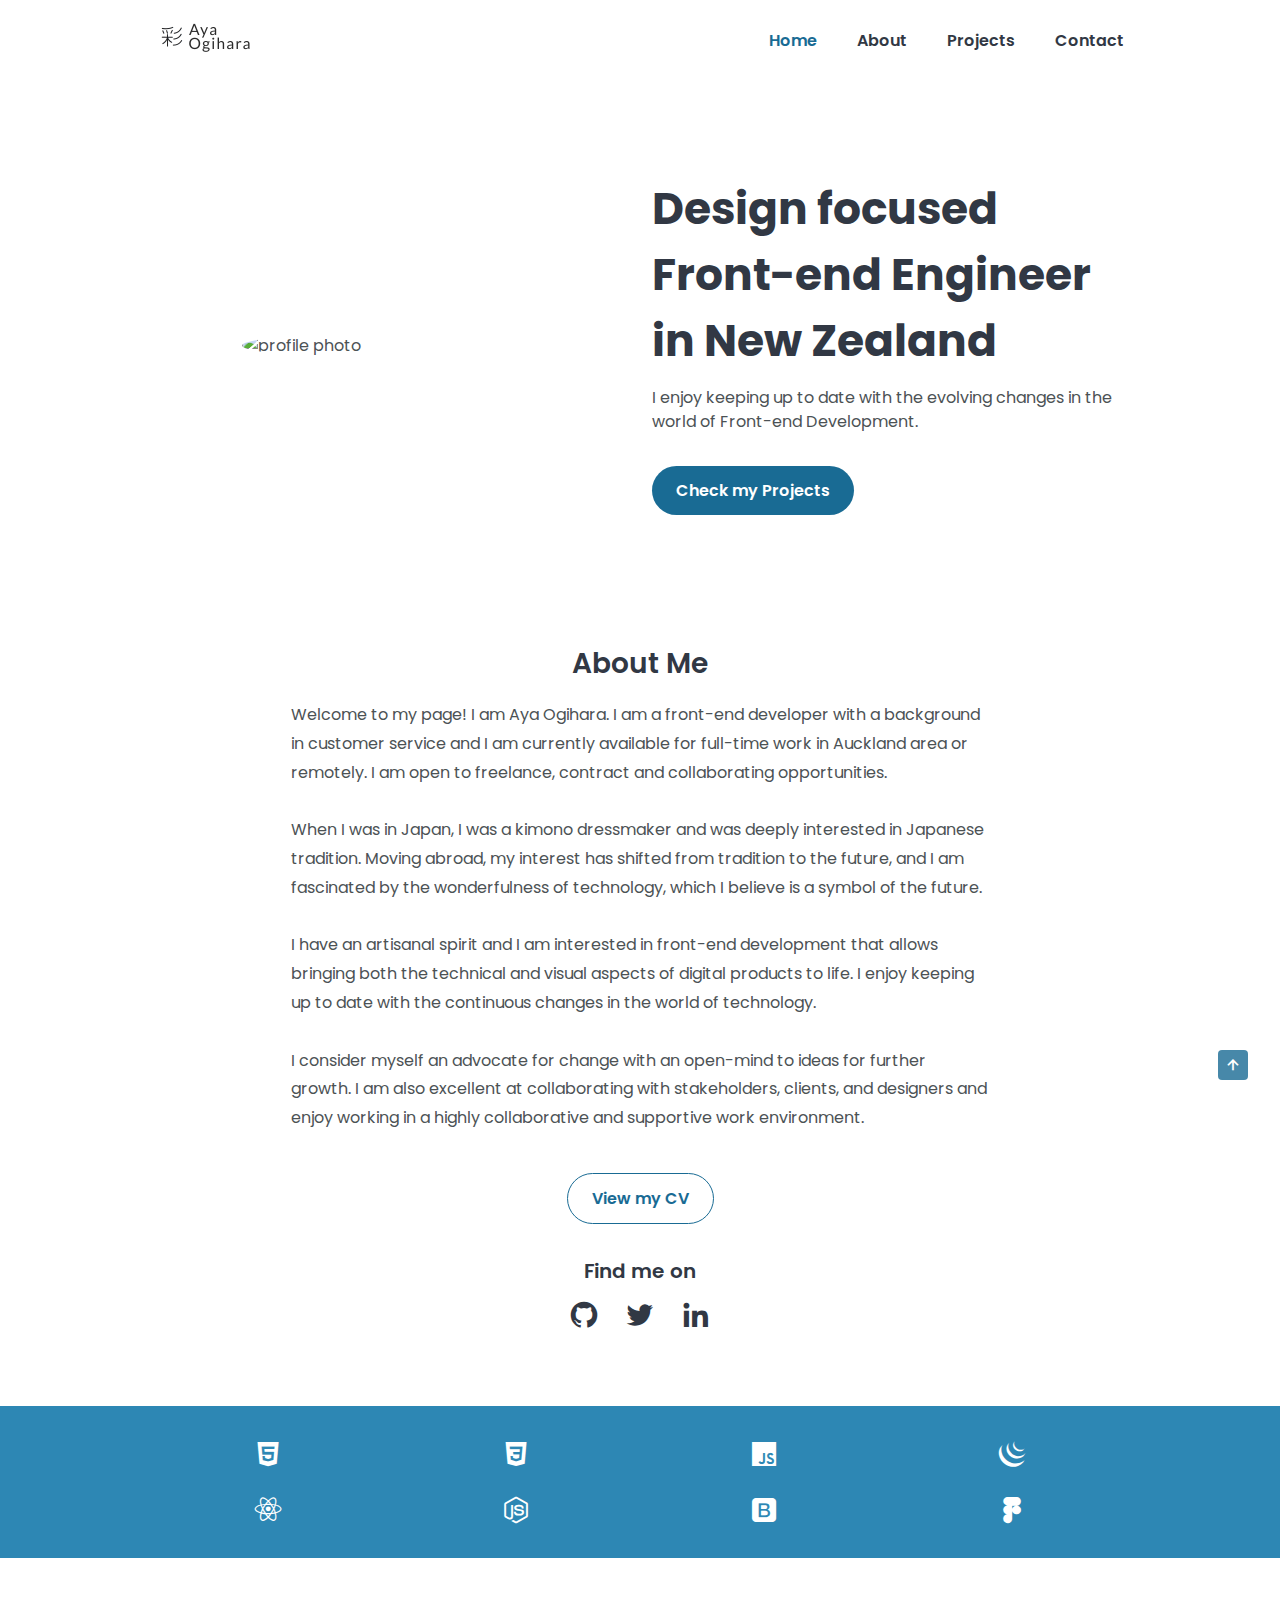
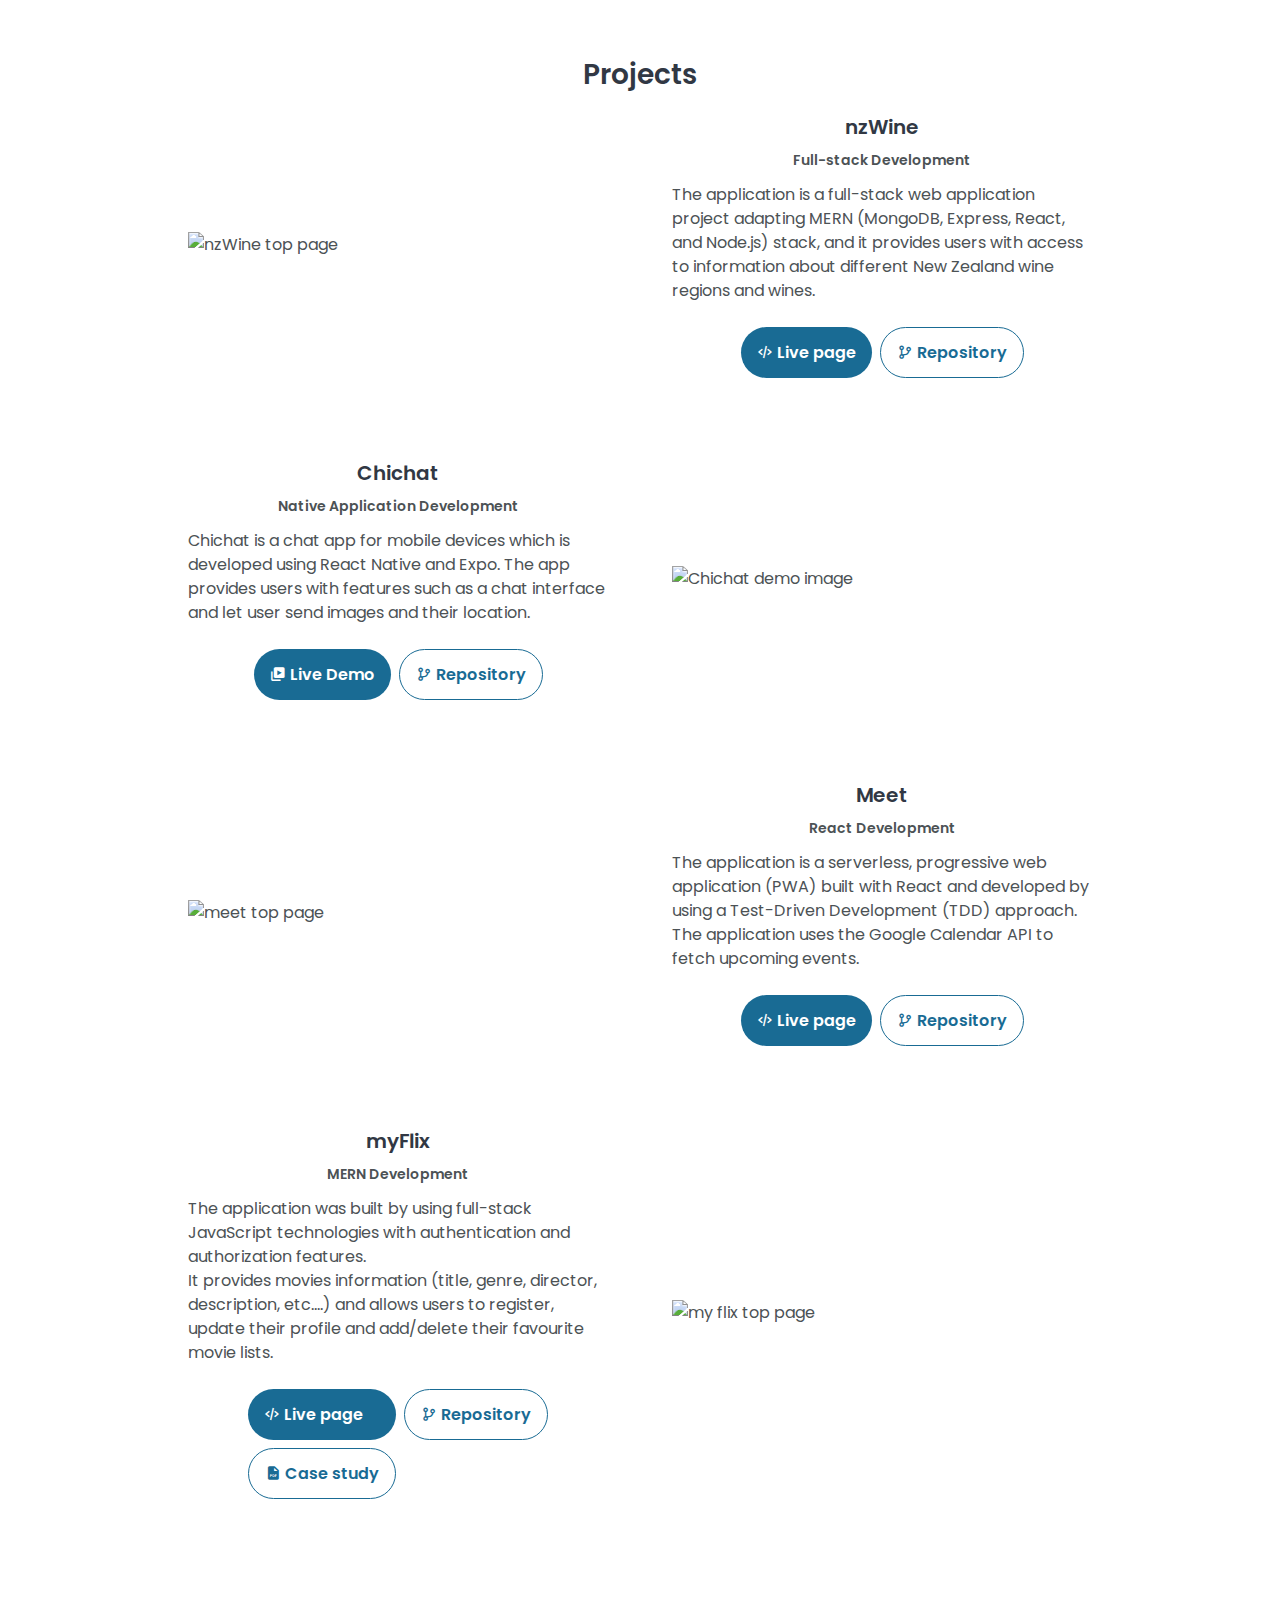
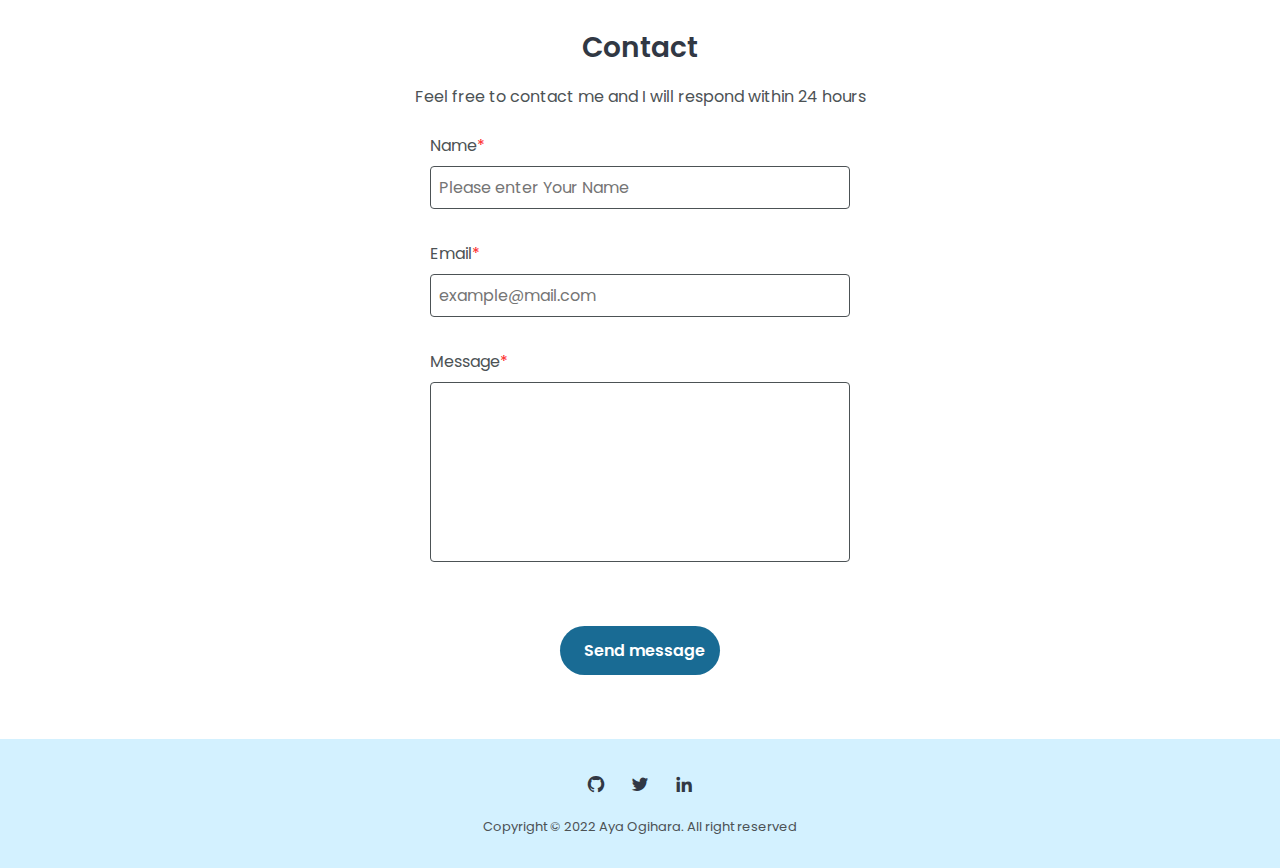
==== commit 731cce9f: "Revert "Update content"" ====
--- a/index.html
+++ b/index.html
@@ -70,12 +70,11 @@
           <div class="home__data">
             <h1 class="home__title">
               Design focused <br />
-              Web Developer<br />
-              in New Zealand
+              Front-end Engineer in New Zealand
             </h1>
             <p class="home__description">
               I enjoy keeping up to date with the evolving changes in the world
-              of Web Development.
+              of Front-end Development.
             </p>
             <a href="#works" class="button home__button">Check my Projects</a>
           </div>
@@ -88,10 +87,10 @@
           <div class="about__content">
             <h2 class="section__title-center">About Me</h2>
             <p class="about__description">
-              Welcome to my page! I am Aya Ogihara.<br />
-              I am a web developer with a background in customer service and I
-              am always open to freelance, and collaborating opportunities in
-              Auckland area or remotely.<br />
+              Welcome to my page! I am Aya Ogihara. I am a front-end developer
+              with a background in customer service and I am currently available
+              for full-time work in Auckland area or remotely. I am open to
+              freelance, contract and collaborating opportunities.<br />
               <br />
               When I was in Japan, I was a kimono dressmaker and was deeply
               interested in Japanese tradition. Moving abroad, my interest has
@@ -99,10 +98,10 @@
               wonderfulness of technology, which I believe is a symbol of the
               future.<br />
               <br />
-              I have an artisanal spirit and I am interested in web development
-              that allows bringing both the technical and visual aspects of
-              digital products to life. I enjoy keeping up to date with the
-              continuous changes in the world of technology.<br />
+              I have an artisanal spirit and I am interested in front-end
+              development that allows bringing both the technical and visual
+              aspects of digital products to life. I enjoy keeping up to date
+              with the continuous changes in the world of technology.<br />
               <br />
               I consider myself an advocate for change with an open-mind to
               ideas for further growth. I am also excellent at collaborating
@@ -346,7 +345,7 @@
               id="name"
               name="name"
               class="contact__field form__input"
-              placeholder="Please enter your name"
+              placeholder="Please enter Your Name"
               required
             />
 
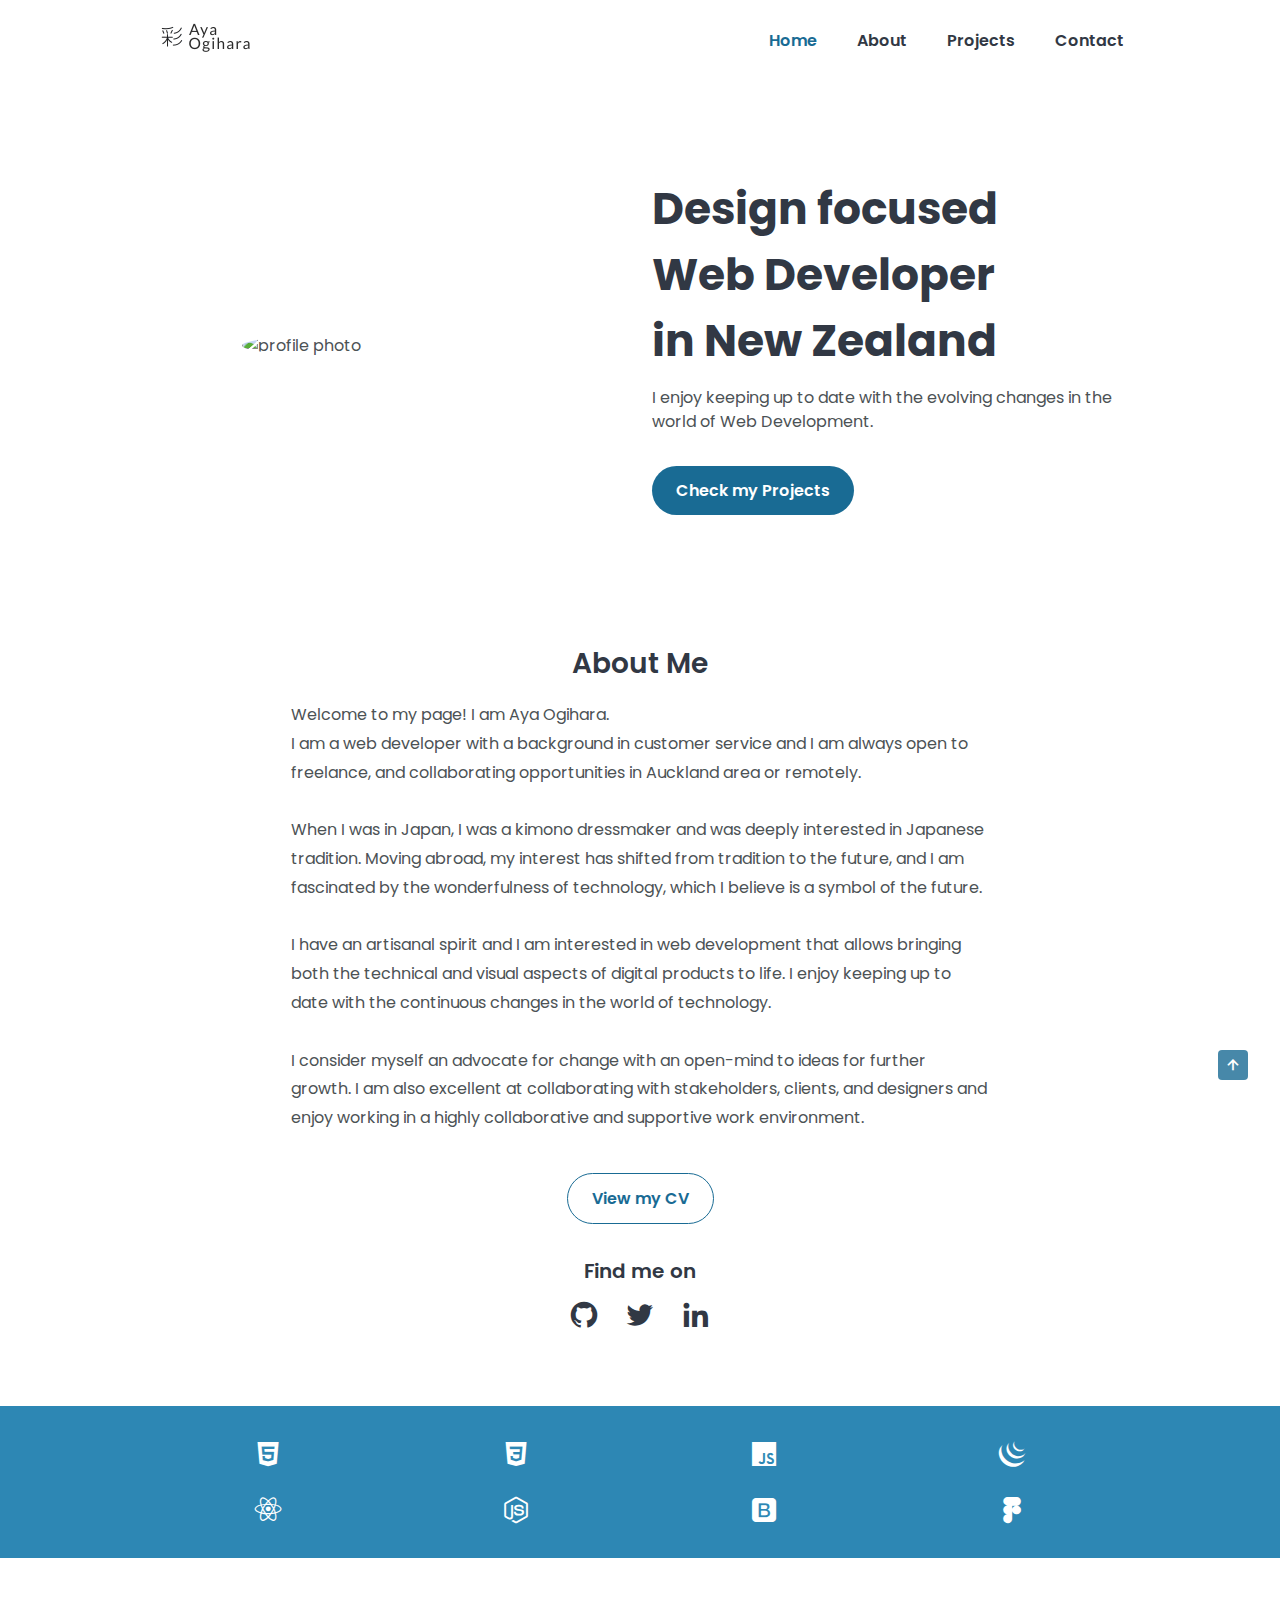
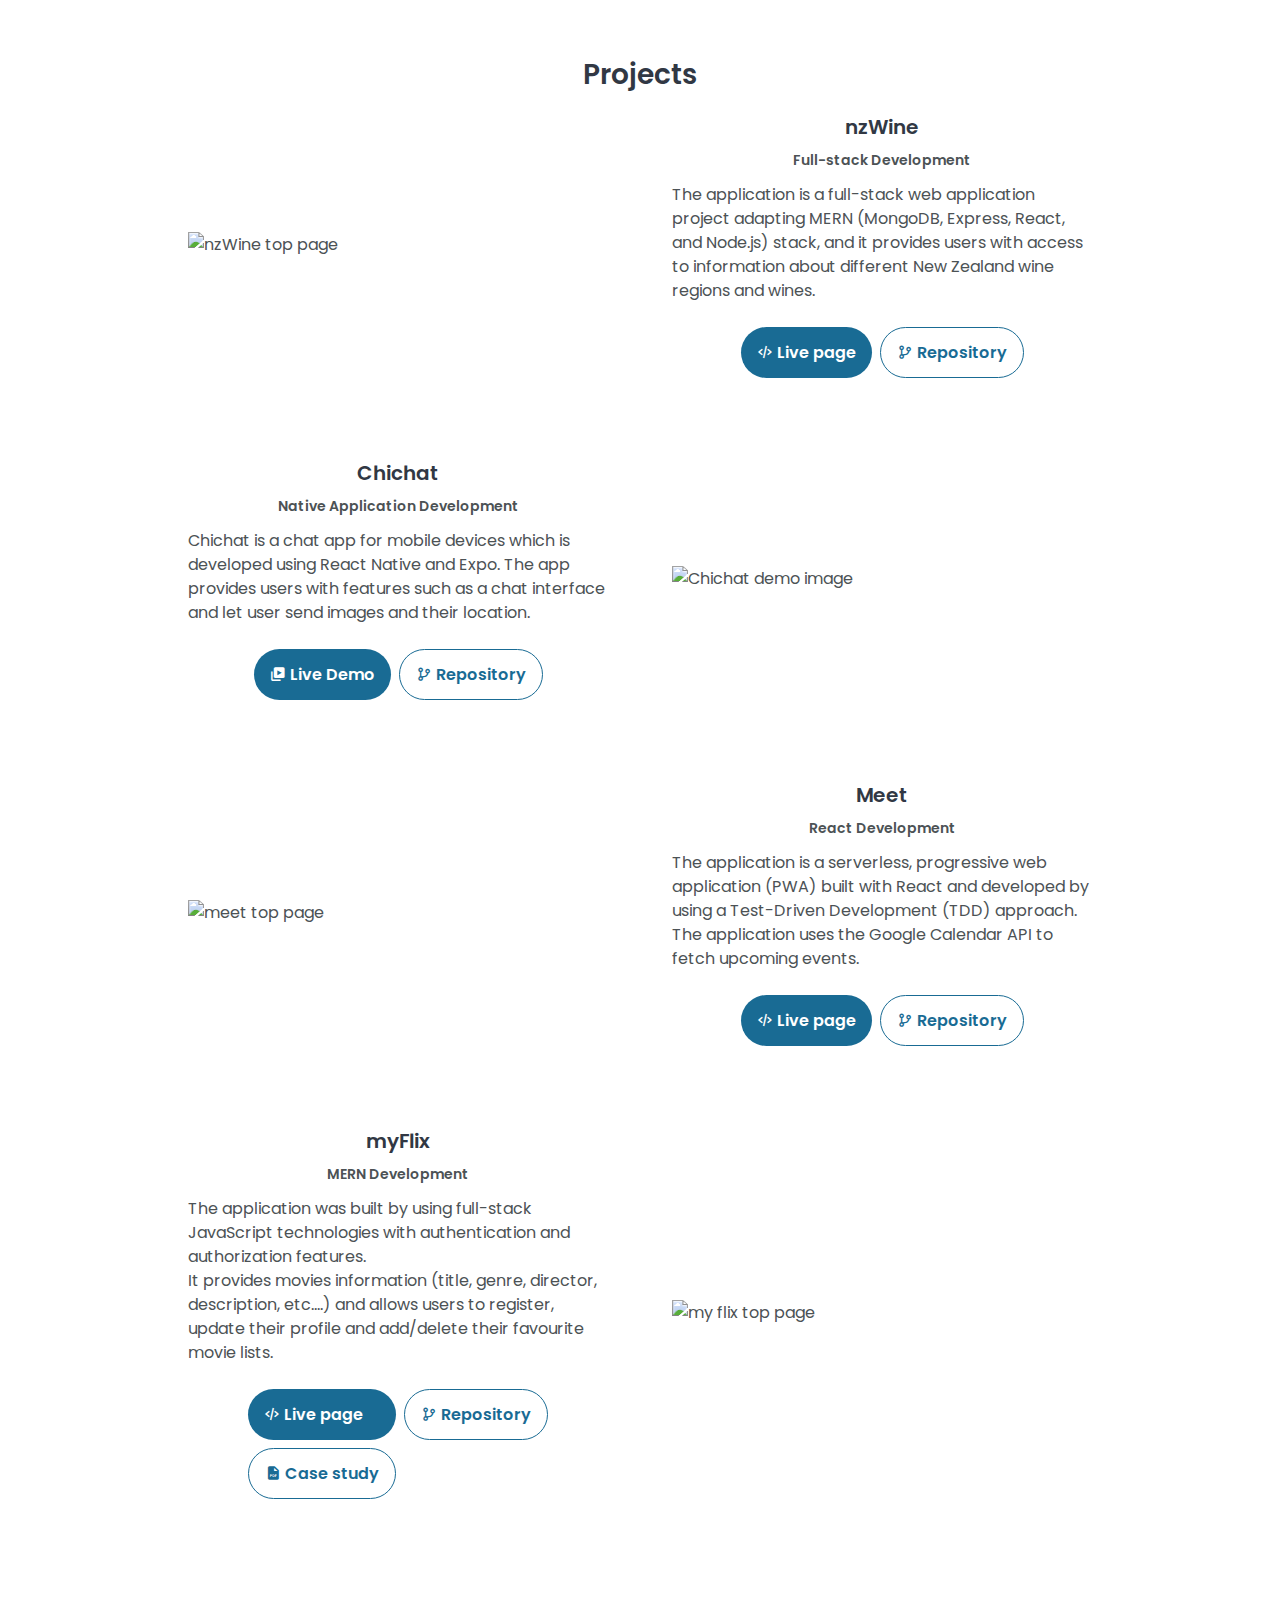
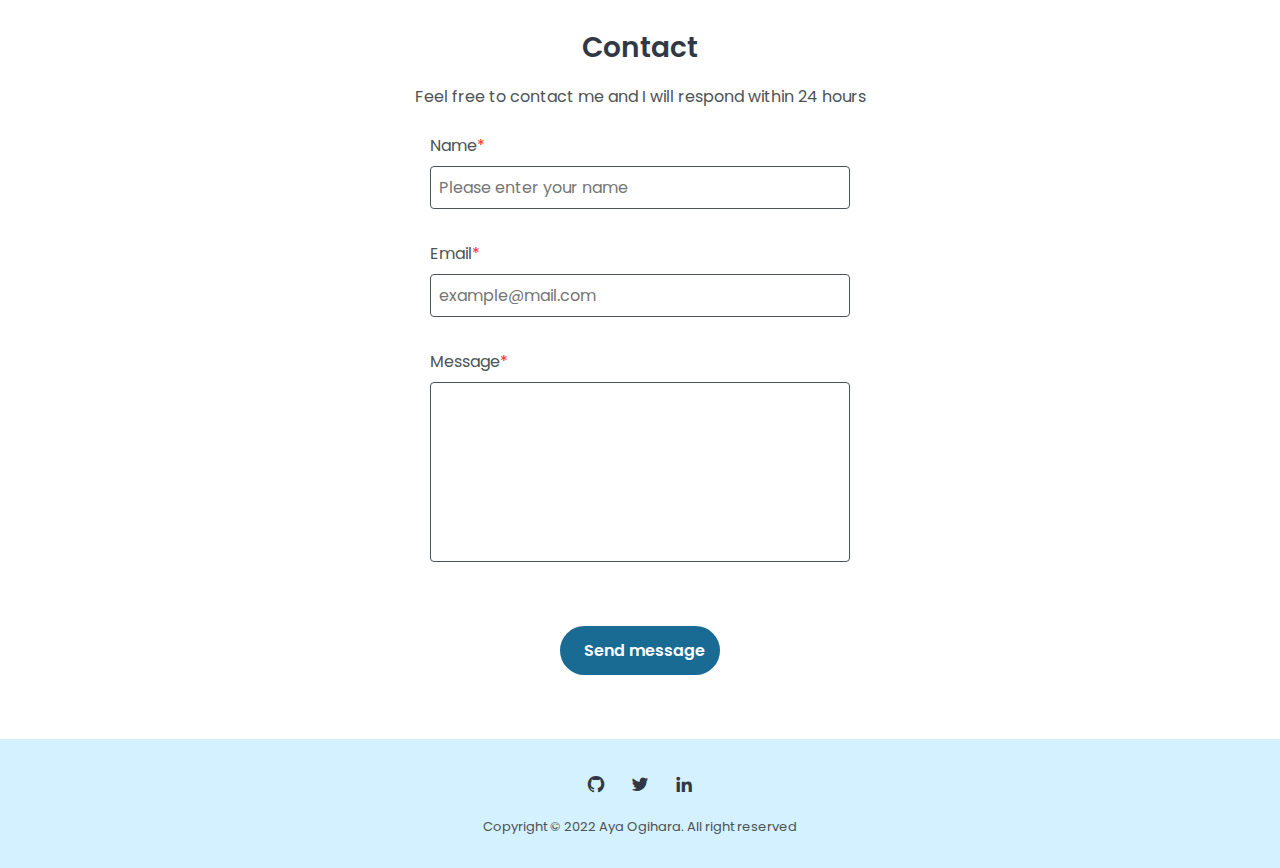
==== commit 860724bb: "Merge pull request #20 from Aya-Ogihara/master" ====
--- a/index.html
+++ b/index.html
@@ -70,11 +70,12 @@
           <div class="home__data">
             <h1 class="home__title">
               Design focused <br />
-              Front-end Engineer in New Zealand
+              Web Developer<br />
+              in New Zealand
             </h1>
             <p class="home__description">
               I enjoy keeping up to date with the evolving changes in the world
-              of Front-end Development.
+              of Web Development.
             </p>
             <a href="#works" class="button home__button">Check my Projects</a>
           </div>
@@ -87,10 +88,10 @@
           <div class="about__content">
             <h2 class="section__title-center">About Me</h2>
             <p class="about__description">
-              Welcome to my page! I am Aya Ogihara. I am a front-end developer
-              with a background in customer service and I am currently available
-              for full-time work in Auckland area or remotely. I am open to
-              freelance, contract and collaborating opportunities.<br />
+              Welcome to my page! I am Aya Ogihara.<br />
+              I am a web developer with a background in customer service and I
+              am always open to freelance, and collaborating opportunities in
+              Auckland area or remotely.<br />
               <br />
               When I was in Japan, I was a kimono dressmaker and was deeply
               interested in Japanese tradition. Moving abroad, my interest has
@@ -98,10 +99,10 @@
               wonderfulness of technology, which I believe is a symbol of the
               future.<br />
               <br />
-              I have an artisanal spirit and I am interested in front-end
-              development that allows bringing both the technical and visual
-              aspects of digital products to life. I enjoy keeping up to date
-              with the continuous changes in the world of technology.<br />
+              I have an artisanal spirit and I am interested in web development
+              that allows bringing both the technical and visual aspects of
+              digital products to life. I enjoy keeping up to date with the
+              continuous changes in the world of technology.<br />
               <br />
               I consider myself an advocate for change with an open-mind to
               ideas for further growth. I am also excellent at collaborating
@@ -345,7 +346,7 @@
               id="name"
               name="name"
               class="contact__field form__input"
-              placeholder="Please enter Your Name"
+              placeholder="Please enter your name"
               required
             />
 
